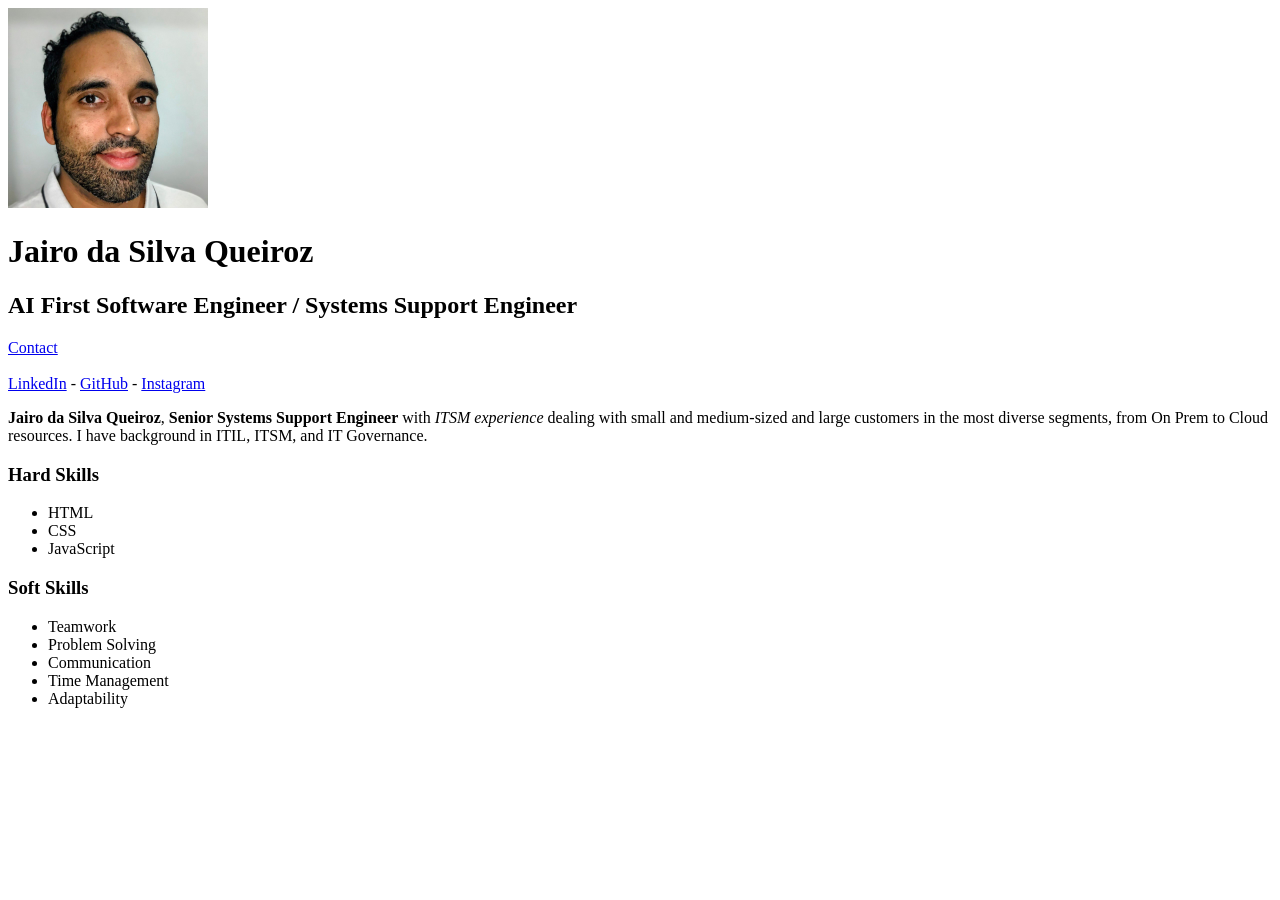
==== index.html @ dab64ca4 "Update index.html" ====
<!DOCTYPE html>
<html lang="pt-br">
<head>
    <meta charset="UTF-8">
    <meta name="viewport" content="width=device-width, initial-scale=1.0">
    <title>Jairo da Silva Queiroz</title>
</head>
<body>

    <img src="jairo.jpg" width="200" alt="Jairo da Silva Queiroz">

    <h1>Jairo da Silva Queiroz</h1>
    <h2>AI First Software Engineer / Systems Support Engineer</h2>

    <a href="contato.html">Contact</a>
    
    <br><br>

    <a href="https://www.linkedin.com/in/jairo-queiroz/" target="_blank">LinkedIn</a>
    -
    <a href="https://github.com/jairosqueiroz" target="_blank">GitHub</a>
    -
    <a href="https://www.instagram.com/jairosqueiroz/" target="_blank">Instagram</a>

    <p>
        <strong>Jairo da Silva Queiroz</strong>, <strong>Senior Systems Support Engineer</strong> with <em>ITSM experience</em> dealing with small and medium-sized and large customers in the most diverse segments, from On Prem to Cloud resources. I have background in ITIL, ITSM, and IT Governance. 
    </p>

    <h3>Hard Skills</h3>
    <ul>
        <li>HTML</li>
        <li>CSS</li>
        <li>JavaScript</li>
        
    </ul>

    <h3>Soft Skills</h3>
    <ul>
        <li>Teamwork</li>
        <li>Problem Solving</li>
        <li>Communication</li>
        <li>Time Management</li>
        <li>Adaptability</li>
    </ul>
    

</body>
</html>
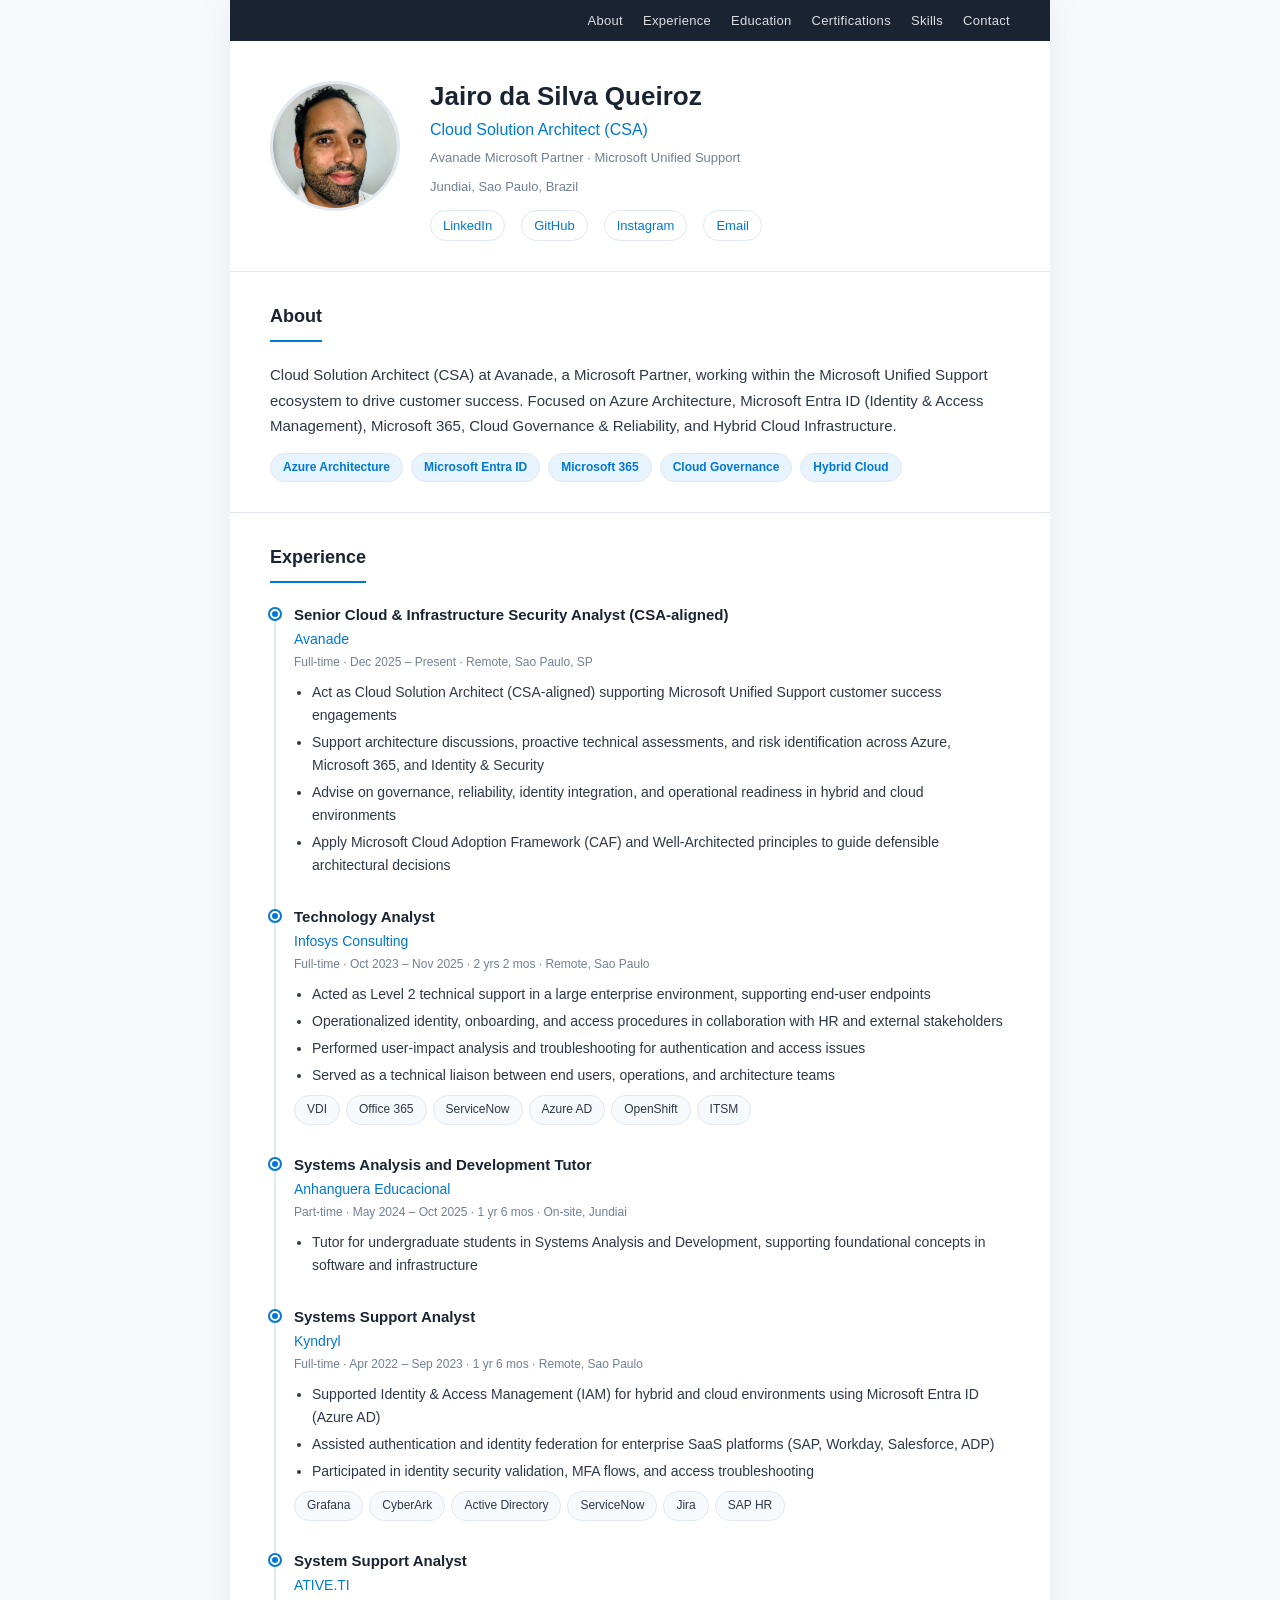
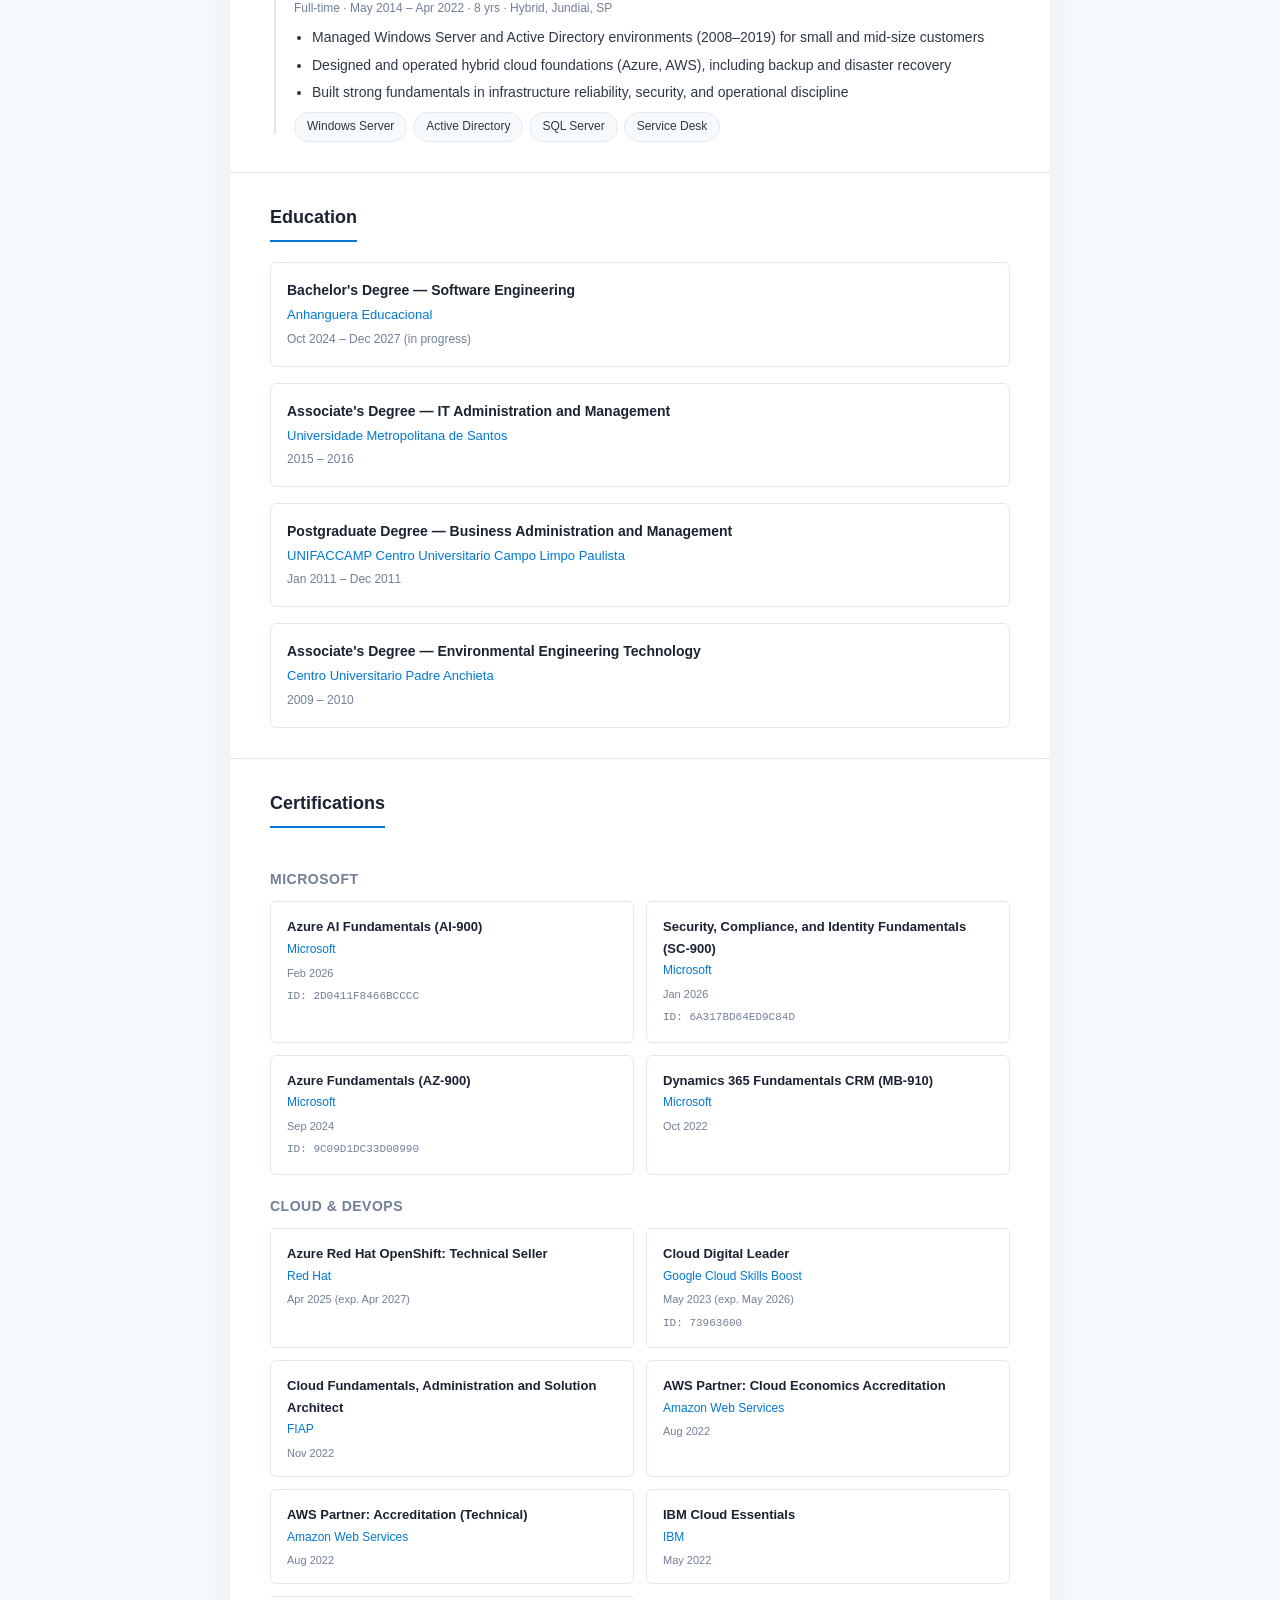
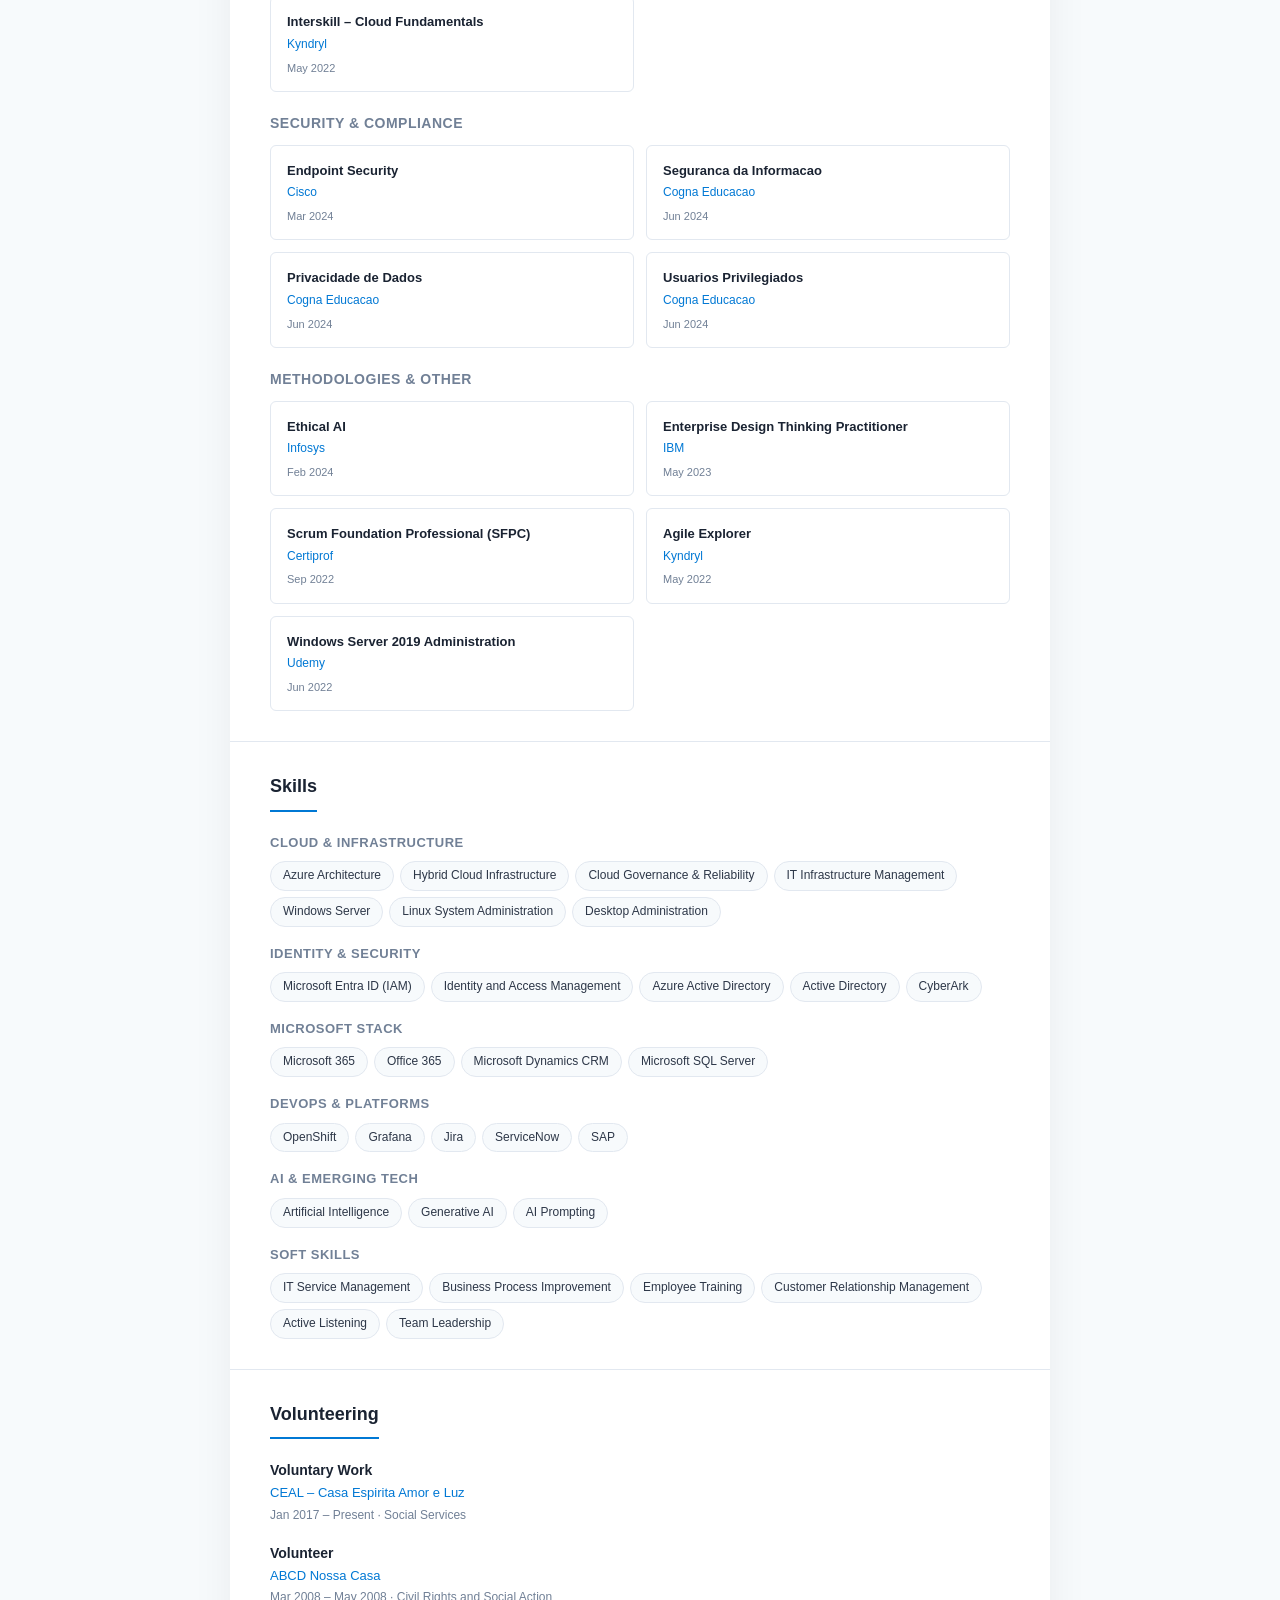
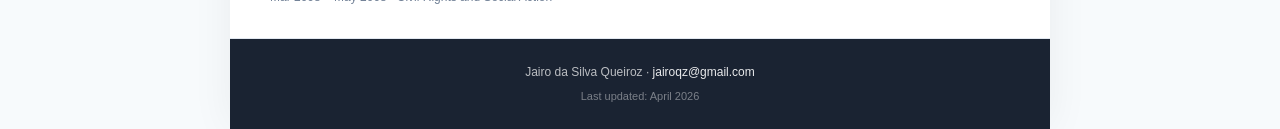
==== commit c06969c2: "Redesign CV to align with LinkedIn profile - Rewrite index.html with full experience, education, cer" ====
--- a/index.html
+++ b/index.html
@@ -1,48 +1,431 @@
 <!DOCTYPE html>
-<html lang="pt-br">
+<html lang="en">
 <head>
     <meta charset="UTF-8">
     <meta name="viewport" content="width=device-width, initial-scale=1.0">
-    <title>Jairo da Silva Queiroz</title>
+    <meta name="description" content="Jairo da Silva Queiroz — Cloud Solution Architect (CSA) at Avanade. Azure, Microsoft 365, Identity & Security, Governance & Reliability.">
+    <title>Jairo da Silva Queiroz — Cloud Solution Architect</title>
+    <link rel="stylesheet" href="style.css">
 </head>
 <body>
 
-    <img src="jairo.jpg" width="200" alt="Jairo da Silva Queiroz">
-
-    <h1>Jairo da Silva Queiroz</h1>
-    <h2>AI First Software Engineer / Systems Support Engineer</h2>
-
-    <a href="contato.html">Contact</a>
-    
-    <br><br>
-
-    <a href="https://www.linkedin.com/in/jairo-queiroz/" target="_blank">LinkedIn</a>
-    -
-    <a href="https://github.com/jairosqueiroz" target="_blank">GitHub</a>
-    -
-    <a href="https://www.instagram.com/jairosqueiroz/" target="_blank">Instagram</a>
-
-    <p>
-        <strong>Jairo da Silva Queiroz</strong>, <strong>Senior Systems Support Engineer</strong> with <em>ITSM experience</em> dealing with small and medium-sized and large customers in the most diverse segments, from On Prem to Cloud resources. I have background in ITIL, ITSM, and IT Governance. 
-    </p>
-
-    <h3>Hard Skills</h3>
-    <ul>
-        <li>HTML</li>
-        <li>CSS</li>
-        <li>JavaScript</li>
-        
-    </ul>
-
-    <h3>Soft Skills</h3>
-    <ul>
-        <li>Teamwork</li>
-        <li>Problem Solving</li>
-        <li>Communication</li>
-        <li>Time Management</li>
-        <li>Adaptability</li>
-    </ul>
-    
+<div class="container">
+
+    <!-- ========== NAVIGATION ========== -->
+    <nav class="nav">
+        <a href="#about">About</a>
+        <a href="#experience">Experience</a>
+        <a href="#education">Education</a>
+        <a href="#certifications">Certifications</a>
+        <a href="#skills">Skills</a>
+        <a href="contato.html">Contact</a>
+    </nav>
+
+    <!-- ========== HEADER ========== -->
+    <header class="header">
+        <img src="jairo.jpg" alt="Jairo da Silva Queiroz" class="header-photo">
+        <div class="header-info">
+            <h1>Jairo da Silva Queiroz</h1>
+            <div class="headline">Cloud Solution Architect (CSA)</div>
+            <div class="sub-headline">Avanade Microsoft Partner &middot; Microsoft Unified Support</div>
+            <div class="location">Jundiai, Sao Paulo, Brazil</div>
+            <div class="header-links">
+                <a href="https://www.linkedin.com/in/jairo-queiroz/" target="_blank" rel="noopener">LinkedIn</a>
+                <a href="https://github.com/jairosqueiroz" target="_blank" rel="noopener">GitHub</a>
+                <a href="https://www.instagram.com/jairosqueiroz/" target="_blank" rel="noopener">Instagram</a>
+                <a href="mailto:jairoqz@gmail.com">Email</a>
+            </div>
+        </div>
+    </header>
+
+    <!-- ========== ABOUT ========== -->
+    <section id="about" class="section">
+        <h2 class="section-title">About</h2>
+        <p class="about-text">
+            Cloud Solution Architect (CSA) at Avanade, a Microsoft Partner, working within the Microsoft Unified Support ecosystem to drive customer success. Focused on Azure Architecture, Microsoft Entra ID (Identity &amp; Access Management), Microsoft 365, Cloud Governance &amp; Reliability, and Hybrid Cloud Infrastructure.
+        </p>
+        <div class="top-skills">
+            <span class="tag">Azure Architecture</span>
+            <span class="tag">Microsoft Entra ID</span>
+            <span class="tag">Microsoft 365</span>
+            <span class="tag">Cloud Governance</span>
+            <span class="tag">Hybrid Cloud</span>
+        </div>
+    </section>
+
+    <!-- ========== EXPERIENCE ========== -->
+    <section id="experience" class="section">
+        <h2 class="section-title">Experience</h2>
+        <div class="timeline">
+
+            <!-- EXP: Current Role -->
+            <div class="timeline-item">
+                <div class="role">Senior Cloud &amp; Infrastructure Security Analyst (CSA-aligned)</div>
+                <div class="company">Avanade</div>
+                <div class="meta">Full-time &middot; Dec 2025 &ndash; Present &middot; Remote, Sao Paulo, SP</div>
+                <ul>
+                    <li>Act as Cloud Solution Architect (CSA-aligned) supporting Microsoft Unified Support customer success engagements</li>
+                    <li>Support architecture discussions, proactive technical assessments, and risk identification across Azure, Microsoft 365, and Identity &amp; Security</li>
+                    <li>Advise on governance, reliability, identity integration, and operational readiness in hybrid and cloud environments</li>
+                    <li>Apply Microsoft Cloud Adoption Framework (CAF) and Well-Architected principles to guide defensible architectural decisions</li>
+                </ul>
+            </div>
+
+            <!-- EXP: Infosys -->
+            <div class="timeline-item">
+                <div class="role">Technology Analyst</div>
+                <div class="company">Infosys Consulting</div>
+                <div class="meta">Full-time &middot; Oct 2023 &ndash; Nov 2025 &middot; 2 yrs 2 mos &middot; Remote, Sao Paulo</div>
+                <ul>
+                    <li>Acted as Level 2 technical support in a large enterprise environment, supporting end-user endpoints</li>
+                    <li>Operationalized identity, onboarding, and access procedures in collaboration with HR and external stakeholders</li>
+                    <li>Performed user-impact analysis and troubleshooting for authentication and access issues</li>
+                    <li>Served as a technical liaison between end users, operations, and architecture teams</li>
+                </ul>
+                <div class="skill-tags tag-list">
+                    <span class="tag">VDI</span>
+                    <span class="tag">Office 365</span>
+                    <span class="tag">ServiceNow</span>
+                    <span class="tag">Azure AD</span>
+                    <span class="tag">OpenShift</span>
+                    <span class="tag">ITSM</span>
+                </div>
+            </div>
+
+            <!-- EXP: Anhanguera -->
+            <div class="timeline-item">
+                <div class="role">Systems Analysis and Development Tutor</div>
+                <div class="company">Anhanguera Educacional</div>
+                <div class="meta">Part-time &middot; May 2024 &ndash; Oct 2025 &middot; 1 yr 6 mos &middot; On-site, Jundiai</div>
+                <ul>
+                    <li>Tutor for undergraduate students in Systems Analysis and Development, supporting foundational concepts in software and infrastructure</li>
+                </ul>
+            </div>
+
+            <!-- EXP: Kyndryl -->
+            <div class="timeline-item">
+                <div class="role">Systems Support Analyst</div>
+                <div class="company">Kyndryl</div>
+                <div class="meta">Full-time &middot; Apr 2022 &ndash; Sep 2023 &middot; 1 yr 6 mos &middot; Remote, Sao Paulo</div>
+                <ul>
+                    <li>Supported Identity &amp; Access Management (IAM) for hybrid and cloud environments using Microsoft Entra ID (Azure AD)</li>
+                    <li>Assisted authentication and identity federation for enterprise SaaS platforms (SAP, Workday, Salesforce, ADP)</li>
+                    <li>Participated in identity security validation, MFA flows, and access troubleshooting</li>
+                </ul>
+                <div class="skill-tags tag-list">
+                    <span class="tag">Grafana</span>
+                    <span class="tag">CyberArk</span>
+                    <span class="tag">Active Directory</span>
+                    <span class="tag">ServiceNow</span>
+                    <span class="tag">Jira</span>
+                    <span class="tag">SAP HR</span>
+                </div>
+            </div>
+
+            <!-- EXP: ATIVE.TI -->
+            <div class="timeline-item">
+                <div class="role">System Support Analyst</div>
+                <div class="company">ATIVE.TI</div>
+                <div class="meta">Full-time &middot; May 2014 &ndash; Apr 2022 &middot; 8 yrs &middot; Hybrid, Jundiai, SP</div>
+                <ul>
+                    <li>Managed Windows Server and Active Directory environments (2008&ndash;2019) for small and mid-size customers</li>
+                    <li>Designed and operated hybrid cloud foundations (Azure, AWS), including backup and disaster recovery</li>
+                    <li>Built strong fundamentals in infrastructure reliability, security, and operational discipline</li>
+                </ul>
+                <div class="skill-tags tag-list">
+                    <span class="tag">Windows Server</span>
+                    <span class="tag">Active Directory</span>
+                    <span class="tag">SQL Server</span>
+                    <span class="tag">Service Desk</span>
+                </div>
+            </div>
+
+        </div>
+    </section>
+
+    <!-- ========== EDUCATION ========== -->
+    <section id="education" class="section">
+        <h2 class="section-title">Education</h2>
+        <div class="edu-grid">
+
+            <div class="edu-card">
+                <div class="degree">Bachelor's Degree &mdash; Software Engineering</div>
+                <div class="school">Anhanguera Educacional</div>
+                <div class="period">Oct 2024 &ndash; Dec 2027 (in progress)</div>
+            </div>
+
+            <div class="edu-card">
+                <div class="degree">Associate's Degree &mdash; IT Administration and Management</div>
+                <div class="school">Universidade Metropolitana de Santos</div>
+                <div class="period">2015 &ndash; 2016</div>
+            </div>
+
+            <div class="edu-card">
+                <div class="degree">Postgraduate Degree &mdash; Business Administration and Management</div>
+                <div class="school">UNIFACCAMP Centro Universitario Campo Limpo Paulista</div>
+                <div class="period">Jan 2011 &ndash; Dec 2011</div>
+            </div>
+
+            <div class="edu-card">
+                <div class="degree">Associate's Degree &mdash; Environmental Engineering Technology</div>
+                <div class="school">Centro Universitario Padre Anchieta</div>
+                <div class="period">2009 &ndash; 2010</div>
+            </div>
+
+        </div>
+    </section>
+
+    <!-- ========== CERTIFICATIONS ========== -->
+    <section id="certifications" class="section">
+        <h2 class="section-title">Certifications</h2>
+
+        <!-- CERT GROUP: Microsoft -->
+        <div class="cert-group-title">Microsoft</div>
+        <div class="cert-grid">
+
+            <!-- CERT: Add new Microsoft certifications here -->
+            <div class="cert-card">
+                <span class="cert-name">Azure AI Fundamentals (AI-900)</span>
+                <span class="cert-issuer">Microsoft</span>
+                <span class="cert-date">Feb 2026</span>
+                <span class="cert-id">ID: 2D0411F8466BCCCC</span>
+            </div>
+
+            <div class="cert-card">
+                <span class="cert-name">Security, Compliance, and Identity Fundamentals (SC-900)</span>
+                <span class="cert-issuer">Microsoft</span>
+                <span class="cert-date">Jan 2026</span>
+                <span class="cert-id">ID: 6A317BD64ED9C84D</span>
+            </div>
+
+            <div class="cert-card">
+                <span class="cert-name">Azure Fundamentals (AZ-900)</span>
+                <span class="cert-issuer">Microsoft</span>
+                <span class="cert-date">Sep 2024</span>
+                <span class="cert-id">ID: 9C09D1DC33D00990</span>
+            </div>
+
+            <div class="cert-card">
+                <span class="cert-name">Dynamics 365 Fundamentals CRM (MB-910)</span>
+                <span class="cert-issuer">Microsoft</span>
+                <span class="cert-date">Oct 2022</span>
+            </div>
+
+        </div>
+
+        <!-- CERT GROUP: Cloud & DevOps -->
+        <div class="cert-group-title">Cloud &amp; DevOps</div>
+        <div class="cert-grid">
+
+            <div class="cert-card">
+                <span class="cert-name">Azure Red Hat OpenShift: Technical Seller</span>
+                <span class="cert-issuer">Red Hat</span>
+                <span class="cert-date">Apr 2025 (exp. Apr 2027)</span>
+            </div>
+
+            <div class="cert-card">
+                <span class="cert-name">Cloud Digital Leader</span>
+                <span class="cert-issuer">Google Cloud Skills Boost</span>
+                <span class="cert-date">May 2023 (exp. May 2026)</span>
+                <span class="cert-id">ID: 73963600</span>
+            </div>
+
+            <div class="cert-card">
+                <span class="cert-name">Cloud Fundamentals, Administration and Solution Architect</span>
+                <span class="cert-issuer">FIAP</span>
+                <span class="cert-date">Nov 2022</span>
+            </div>
+
+            <div class="cert-card">
+                <span class="cert-name">AWS Partner: Cloud Economics Accreditation</span>
+                <span class="cert-issuer">Amazon Web Services</span>
+                <span class="cert-date">Aug 2022</span>
+            </div>
+
+            <div class="cert-card">
+                <span class="cert-name">AWS Partner: Accreditation (Technical)</span>
+                <span class="cert-issuer">Amazon Web Services</span>
+                <span class="cert-date">Aug 2022</span>
+            </div>
+
+            <div class="cert-card">
+                <span class="cert-name">IBM Cloud Essentials</span>
+                <span class="cert-issuer">IBM</span>
+                <span class="cert-date">May 2022</span>
+            </div>
+
+            <div class="cert-card">
+                <span class="cert-name">Interskill &ndash; Cloud Fundamentals</span>
+                <span class="cert-issuer">Kyndryl</span>
+                <span class="cert-date">May 2022</span>
+            </div>
+
+        </div>
+
+        <!-- CERT GROUP: Security & Compliance -->
+        <div class="cert-group-title">Security &amp; Compliance</div>
+        <div class="cert-grid">
+
+            <div class="cert-card">
+                <span class="cert-name">Endpoint Security</span>
+                <span class="cert-issuer">Cisco</span>
+                <span class="cert-date">Mar 2024</span>
+            </div>
+
+            <div class="cert-card">
+                <span class="cert-name">Seguranca da Informacao</span>
+                <span class="cert-issuer">Cogna Educacao</span>
+                <span class="cert-date">Jun 2024</span>
+            </div>
+
+            <div class="cert-card">
+                <span class="cert-name">Privacidade de Dados</span>
+                <span class="cert-issuer">Cogna Educacao</span>
+                <span class="cert-date">Jun 2024</span>
+            </div>
+
+            <div class="cert-card">
+                <span class="cert-name">Usuarios Privilegiados</span>
+                <span class="cert-issuer">Cogna Educacao</span>
+                <span class="cert-date">Jun 2024</span>
+            </div>
+
+        </div>
+
+        <!-- CERT GROUP: Methodologies & Other -->
+        <div class="cert-group-title">Methodologies &amp; Other</div>
+        <div class="cert-grid">
+
+            <div class="cert-card">
+                <span class="cert-name">Ethical AI</span>
+                <span class="cert-issuer">Infosys</span>
+                <span class="cert-date">Feb 2024</span>
+            </div>
+
+            <div class="cert-card">
+                <span class="cert-name">Enterprise Design Thinking Practitioner</span>
+                <span class="cert-issuer">IBM</span>
+                <span class="cert-date">May 2023</span>
+            </div>
+
+            <div class="cert-card">
+                <span class="cert-name">Scrum Foundation Professional (SFPC)</span>
+                <span class="cert-issuer">Certiprof</span>
+                <span class="cert-date">Sep 2022</span>
+            </div>
+
+            <div class="cert-card">
+                <span class="cert-name">Agile Explorer</span>
+                <span class="cert-issuer">Kyndryl</span>
+                <span class="cert-date">May 2022</span>
+            </div>
+
+            <div class="cert-card">
+                <span class="cert-name">Windows Server 2019 Administration</span>
+                <span class="cert-issuer">Udemy</span>
+                <span class="cert-date">Jun 2022</span>
+            </div>
+
+        </div>
+    </section>
+
+    <!-- ========== SKILLS ========== -->
+    <section id="skills" class="section">
+        <h2 class="section-title">Skills</h2>
+
+        <div class="skill-category">
+            <div class="skill-category-title">Cloud &amp; Infrastructure</div>
+            <div class="tag-list">
+                <span class="tag">Azure Architecture</span>
+                <span class="tag">Hybrid Cloud Infrastructure</span>
+                <span class="tag">Cloud Governance &amp; Reliability</span>
+                <span class="tag">IT Infrastructure Management</span>
+                <span class="tag">Windows Server</span>
+                <span class="tag">Linux System Administration</span>
+                <span class="tag">Desktop Administration</span>
+            </div>
+        </div>
+
+        <div class="skill-category">
+            <div class="skill-category-title">Identity &amp; Security</div>
+            <div class="tag-list">
+                <span class="tag">Microsoft Entra ID (IAM)</span>
+                <span class="tag">Identity and Access Management</span>
+                <span class="tag">Azure Active Directory</span>
+                <span class="tag">Active Directory</span>
+                <span class="tag">CyberArk</span>
+            </div>
+        </div>
+
+        <div class="skill-category">
+            <div class="skill-category-title">Microsoft Stack</div>
+            <div class="tag-list">
+                <span class="tag">Microsoft 365</span>
+                <span class="tag">Office 365</span>
+                <span class="tag">Microsoft Dynamics CRM</span>
+                <span class="tag">Microsoft SQL Server</span>
+            </div>
+        </div>
+
+        <div class="skill-category">
+            <div class="skill-category-title">DevOps &amp; Platforms</div>
+            <div class="tag-list">
+                <span class="tag">OpenShift</span>
+                <span class="tag">Grafana</span>
+                <span class="tag">Jira</span>
+                <span class="tag">ServiceNow</span>
+                <span class="tag">SAP</span>
+            </div>
+        </div>
+
+        <div class="skill-category">
+            <div class="skill-category-title">AI &amp; Emerging Tech</div>
+            <div class="tag-list">
+                <span class="tag">Artificial Intelligence</span>
+                <span class="tag">Generative AI</span>
+                <span class="tag">AI Prompting</span>
+            </div>
+        </div>
+
+        <div class="skill-category">
+            <div class="skill-category-title">Soft Skills</div>
+            <div class="tag-list">
+                <span class="tag">IT Service Management</span>
+                <span class="tag">Business Process Improvement</span>
+                <span class="tag">Employee Training</span>
+                <span class="tag">Customer Relationship Management</span>
+                <span class="tag">Active Listening</span>
+                <span class="tag">Team Leadership</span>
+            </div>
+        </div>
+
+    </section>
+
+    <!-- ========== VOLUNTEERING ========== -->
+    <section id="volunteering" class="section">
+        <h2 class="section-title">Volunteering</h2>
+
+        <div class="volunteer-item">
+            <div class="vol-role">Voluntary Work</div>
+            <div class="vol-org">CEAL &ndash; Casa Espirita Amor e Luz</div>
+            <div class="vol-meta">Jan 2017 &ndash; Present &middot; Social Services</div>
+        </div>
+
+        <div class="volunteer-item">
+            <div class="vol-role">Volunteer</div>
+            <div class="vol-org">ABCD Nossa Casa</div>
+            <div class="vol-meta">Mar 2008 &ndash; May 2008 &middot; Civil Rights and Social Action</div>
+        </div>
+
+    </section>
+
+    <!-- ========== FOOTER ========== -->
+    <footer class="footer">
+        <div>Jairo da Silva Queiroz &middot; <a href="mailto:jairoqz@gmail.com">jairoqz@gmail.com</a></div>
+        <div class="updated">Last updated: April 2026</div>
+    </footer>
+
+</div>
 
 </body>
 </html>
--- a/style.css
+++ b/style.css
@@ -0,0 +1,512 @@
+/* ==========================================================================
+   Jairo da Silva Queiroz — CV Stylesheet
+   Modern Minimal Design | Last updated: April 2026
+   ========================================================================== */
+
+/* --- Custom Properties --- */
+:root {
+  --primary: #1a2332;
+  --accent: #0078d4;
+  --accent-light: #e8f4fd;
+  --text: #2d3748;
+  --text-light: #718096;
+  --bg: #ffffff;
+  --bg-alt: #f7fafc;
+  --border: #e2e8f0;
+  --radius: 6px;
+  --shadow: 0 1px 3px rgba(0, 0, 0, 0.08);
+  --max-width: 820px;
+}
+
+/* --- Reset & Base --- */
+*,
+*::before,
+*::after {
+  box-sizing: border-box;
+  margin: 0;
+  padding: 0;
+}
+
+html {
+  scroll-behavior: smooth;
+}
+
+body {
+  font-family: -apple-system, BlinkMacSystemFont, 'Segoe UI', Roboto, 'Helvetica Neue', Arial, sans-serif;
+  font-size: 15px;
+  line-height: 1.65;
+  color: var(--text);
+  background: var(--bg-alt);
+  -webkit-font-smoothing: antialiased;
+}
+
+a {
+  color: var(--accent);
+  text-decoration: none;
+}
+
+a:hover {
+  text-decoration: underline;
+}
+
+img {
+  max-width: 100%;
+  height: auto;
+}
+
+/* --- Layout Container --- */
+.container {
+  max-width: var(--max-width);
+  margin: 0 auto;
+  background: var(--bg);
+  box-shadow: 0 0 40px rgba(0, 0, 0, 0.06);
+}
+
+/* --- Navigation Bar --- */
+.nav {
+  background: var(--primary);
+  padding: 10px 40px;
+  display: flex;
+  justify-content: flex-end;
+  gap: 20px;
+  flex-wrap: wrap;
+}
+
+.nav a {
+  color: rgba(255, 255, 255, 0.85);
+  font-size: 13px;
+  font-weight: 500;
+  letter-spacing: 0.3px;
+}
+
+.nav a:hover {
+  color: #fff;
+  text-decoration: none;
+}
+
+/* --- Header / Hero --- */
+.header {
+  padding: 40px 40px 30px;
+  display: flex;
+  gap: 30px;
+  align-items: flex-start;
+  border-bottom: 1px solid var(--border);
+}
+
+.header-photo {
+  width: 130px;
+  height: 130px;
+  border-radius: 50%;
+  object-fit: cover;
+  border: 3px solid var(--border);
+  flex-shrink: 0;
+}
+
+.header-info h1 {
+  font-size: 26px;
+  font-weight: 700;
+  color: var(--primary);
+  line-height: 1.2;
+}
+
+.header-info .headline {
+  font-size: 16px;
+  color: var(--accent);
+  font-weight: 500;
+  margin-top: 4px;
+}
+
+.header-info .sub-headline {
+  font-size: 13px;
+  color: var(--text-light);
+  margin-top: 4px;
+}
+
+.header-info .location {
+  font-size: 13px;
+  color: var(--text-light);
+  margin-top: 8px;
+}
+
+.header-links {
+  display: flex;
+  gap: 16px;
+  margin-top: 12px;
+  flex-wrap: wrap;
+}
+
+.header-links a {
+  font-size: 13px;
+  font-weight: 500;
+  padding: 4px 12px;
+  border: 1px solid var(--border);
+  border-radius: 20px;
+  transition: all 0.2s;
+}
+
+.header-links a:hover {
+  background: var(--accent);
+  color: #fff;
+  border-color: var(--accent);
+  text-decoration: none;
+}
+
+/* --- Sections --- */
+.section {
+  padding: 30px 40px;
+  border-bottom: 1px solid var(--border);
+}
+
+.section:last-child {
+  border-bottom: none;
+}
+
+.section-title {
+  font-size: 18px;
+  font-weight: 700;
+  color: var(--primary);
+  margin-bottom: 20px;
+  padding-bottom: 8px;
+  border-bottom: 2px solid var(--accent);
+  display: inline-block;
+}
+
+/* --- About --- */
+.about-text {
+  font-size: 15px;
+  color: var(--text);
+  line-height: 1.7;
+}
+
+.top-skills {
+  display: flex;
+  flex-wrap: wrap;
+  gap: 8px;
+  margin-top: 14px;
+}
+
+.top-skills .tag {
+  background: var(--accent-light);
+  color: var(--accent);
+  font-weight: 600;
+}
+
+/* --- Experience Timeline --- */
+.timeline {
+  position: relative;
+  padding-left: 24px;
+}
+
+.timeline::before {
+  content: '';
+  position: absolute;
+  left: 4px;
+  top: 8px;
+  bottom: 8px;
+  width: 2px;
+  background: var(--border);
+}
+
+.timeline-item {
+  position: relative;
+  margin-bottom: 28px;
+}
+
+.timeline-item:last-child {
+  margin-bottom: 0;
+}
+
+.timeline-item::before {
+  content: '';
+  position: absolute;
+  left: -24px;
+  top: 6px;
+  width: 10px;
+  height: 10px;
+  border-radius: 50%;
+  background: var(--accent);
+  border: 2px solid var(--bg);
+  box-shadow: 0 0 0 2px var(--accent);
+}
+
+.timeline-item .role {
+  font-size: 15px;
+  font-weight: 700;
+  color: var(--primary);
+}
+
+.timeline-item .company {
+  font-size: 14px;
+  color: var(--accent);
+  font-weight: 500;
+}
+
+.timeline-item .meta {
+  font-size: 12px;
+  color: var(--text-light);
+  margin-top: 2px;
+}
+
+.timeline-item ul {
+  margin-top: 8px;
+  padding-left: 18px;
+}
+
+.timeline-item li {
+  font-size: 14px;
+  margin-bottom: 4px;
+  color: var(--text);
+}
+
+.timeline-item .skill-tags {
+  margin-top: 8px;
+}
+
+/* --- Education Table --- */
+.edu-grid {
+  display: grid;
+  gap: 16px;
+}
+
+.edu-card {
+  padding: 16px;
+  border: 1px solid var(--border);
+  border-radius: var(--radius);
+  background: var(--bg);
+}
+
+.edu-card .degree {
+  font-weight: 700;
+  color: var(--primary);
+  font-size: 14px;
+}
+
+.edu-card .school {
+  font-size: 13px;
+  color: var(--accent);
+  margin-top: 2px;
+}
+
+.edu-card .period {
+  font-size: 12px;
+  color: var(--text-light);
+  margin-top: 4px;
+}
+
+/* --- Certifications Grid --- */
+.cert-grid {
+  display: grid;
+  grid-template-columns: repeat(auto-fill, minmax(250px, 1fr));
+  gap: 12px;
+}
+
+.cert-card {
+  padding: 14px 16px;
+  border: 1px solid var(--border);
+  border-radius: var(--radius);
+  background: var(--bg);
+  transition: box-shadow 0.2s;
+}
+
+.cert-card:hover {
+  box-shadow: var(--shadow);
+}
+
+.cert-card .cert-name {
+  font-weight: 600;
+  font-size: 13px;
+  color: var(--primary);
+  display: block;
+}
+
+.cert-card .cert-issuer {
+  font-size: 12px;
+  color: var(--accent);
+  display: block;
+  margin-top: 2px;
+}
+
+.cert-card .cert-date {
+  font-size: 11px;
+  color: var(--text-light);
+  display: block;
+  margin-top: 4px;
+}
+
+.cert-card .cert-id {
+  font-size: 11px;
+  color: var(--text-light);
+  font-family: monospace;
+}
+
+.cert-card a {
+  font-size: 12px;
+  font-weight: 500;
+  margin-top: 6px;
+  display: inline-block;
+}
+
+/* --- Certification group headers --- */
+.cert-group-title {
+  font-size: 14px;
+  font-weight: 600;
+  color: var(--text-light);
+  margin: 20px 0 10px;
+  text-transform: uppercase;
+  letter-spacing: 0.5px;
+}
+
+.cert-group-title:first-child {
+  margin-top: 0;
+}
+
+/* --- Skills --- */
+.skill-category {
+  margin-bottom: 16px;
+}
+
+.skill-category:last-child {
+  margin-bottom: 0;
+}
+
+.skill-category-title {
+  font-size: 13px;
+  font-weight: 700;
+  color: var(--text-light);
+  text-transform: uppercase;
+  letter-spacing: 0.5px;
+  margin-bottom: 8px;
+}
+
+.tag-list {
+  display: flex;
+  flex-wrap: wrap;
+  gap: 6px;
+}
+
+.tag {
+  display: inline-block;
+  padding: 4px 12px;
+  font-size: 12px;
+  font-weight: 500;
+  border-radius: 20px;
+  background: var(--bg-alt);
+  color: var(--text);
+  border: 1px solid var(--border);
+}
+
+/* --- Volunteering --- */
+.volunteer-item {
+  margin-bottom: 16px;
+}
+
+.volunteer-item:last-child {
+  margin-bottom: 0;
+}
+
+.volunteer-item .vol-role {
+  font-weight: 700;
+  font-size: 14px;
+  color: var(--primary);
+}
+
+.volunteer-item .vol-org {
+  font-size: 13px;
+  color: var(--accent);
+}
+
+.volunteer-item .vol-meta {
+  font-size: 12px;
+  color: var(--text-light);
+  margin-top: 2px;
+}
+
+/* --- Footer --- */
+.footer {
+  padding: 24px 40px;
+  background: var(--primary);
+  color: rgba(255, 255, 255, 0.7);
+  font-size: 12px;
+  text-align: center;
+}
+
+.footer a {
+  color: rgba(255, 255, 255, 0.9);
+}
+
+.footer .updated {
+  margin-top: 4px;
+  font-size: 11px;
+  opacity: 0.6;
+}
+
+/* --- Responsive --- */
+@media (max-width: 640px) {
+  .header {
+    flex-direction: column;
+    align-items: center;
+    text-align: center;
+    padding: 30px 20px 24px;
+  }
+
+  .header-links {
+    justify-content: center;
+  }
+
+  .section {
+    padding: 24px 20px;
+  }
+
+  .nav {
+    padding: 10px 20px;
+    justify-content: center;
+  }
+
+  .cert-grid {
+    grid-template-columns: 1fr;
+  }
+
+  .footer {
+    padding: 20px;
+  }
+}
+
+/* --- Print --- */
+@media print {
+  body {
+    background: #fff;
+    font-size: 12px;
+  }
+
+  .container {
+    box-shadow: none;
+    max-width: 100%;
+  }
+
+  .nav {
+    display: none;
+  }
+
+  .header-photo {
+    width: 80px;
+    height: 80px;
+  }
+
+  .section {
+    padding: 16px 0;
+    break-inside: avoid;
+  }
+
+  .cert-grid {
+    grid-template-columns: repeat(2, 1fr);
+  }
+
+  a {
+    color: var(--text);
+  }
+
+  .footer {
+    background: var(--bg-alt);
+    color: var(--text);
+  }
+}
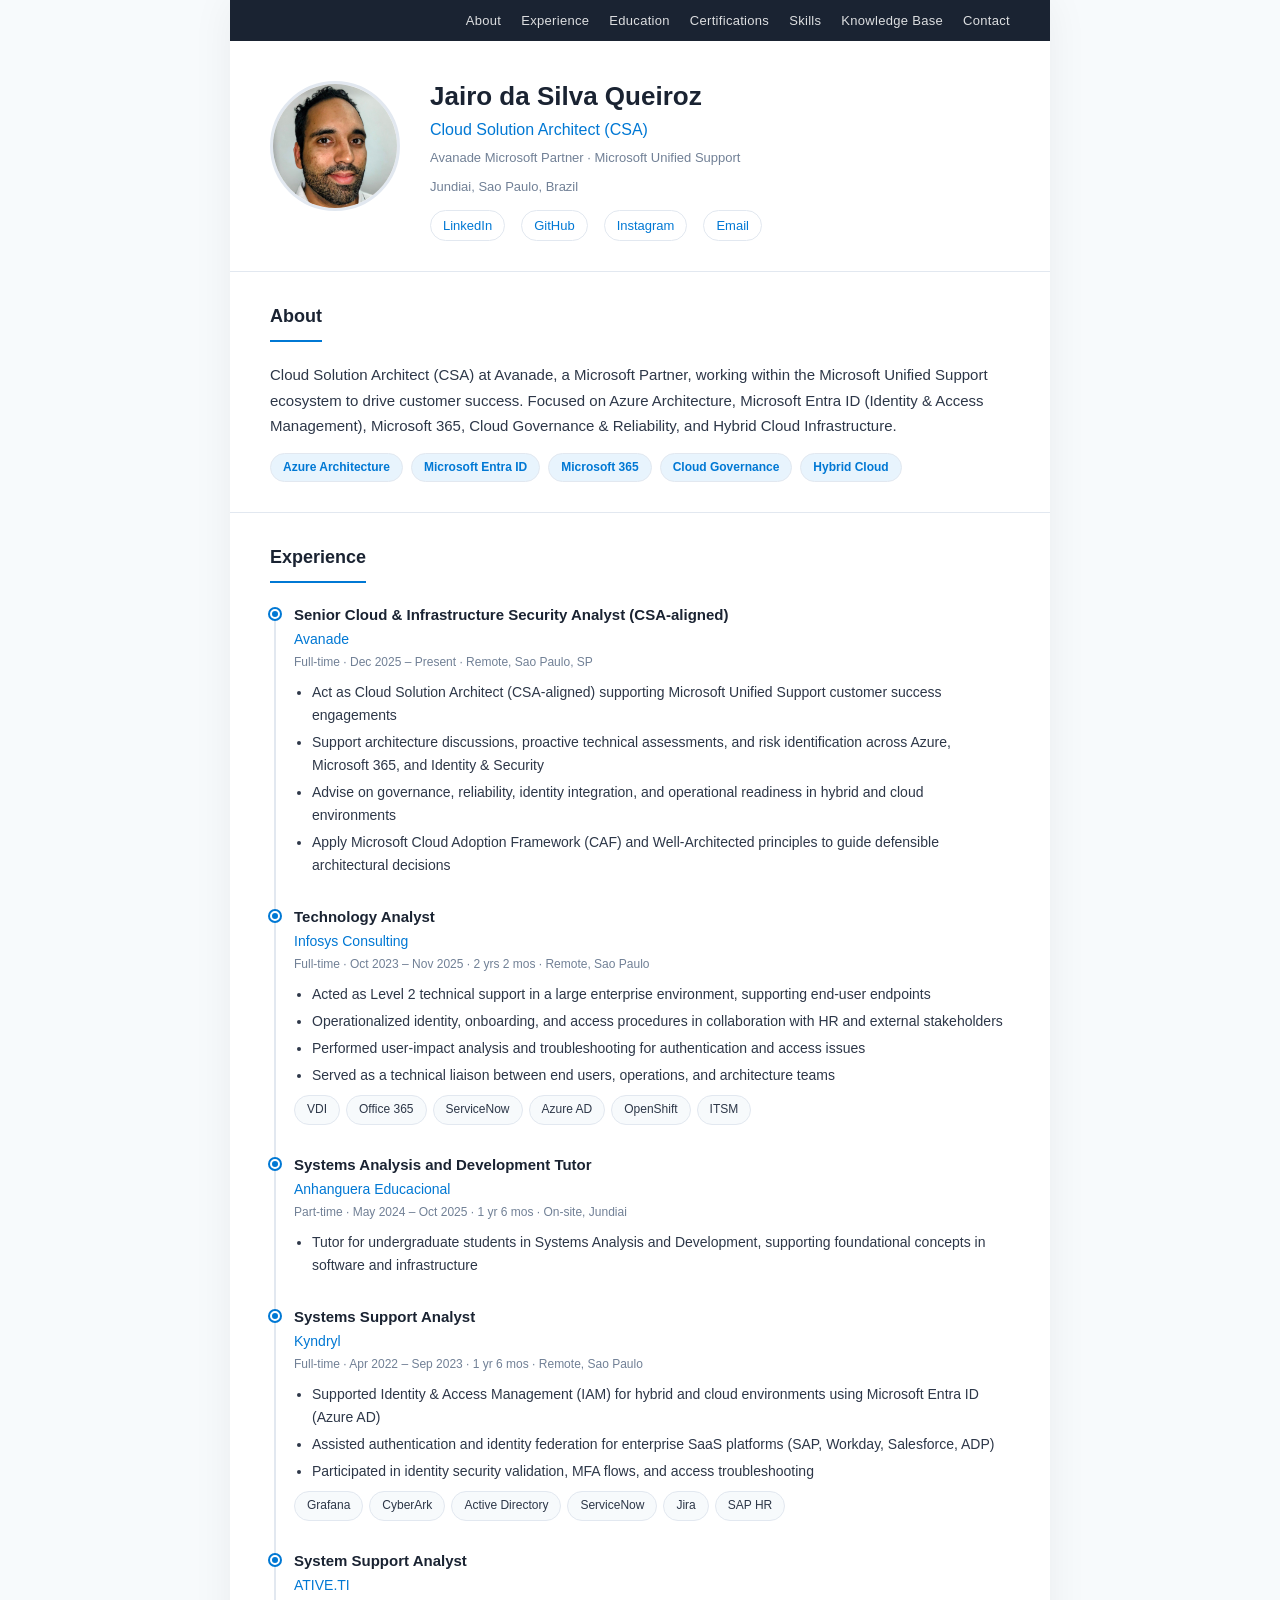
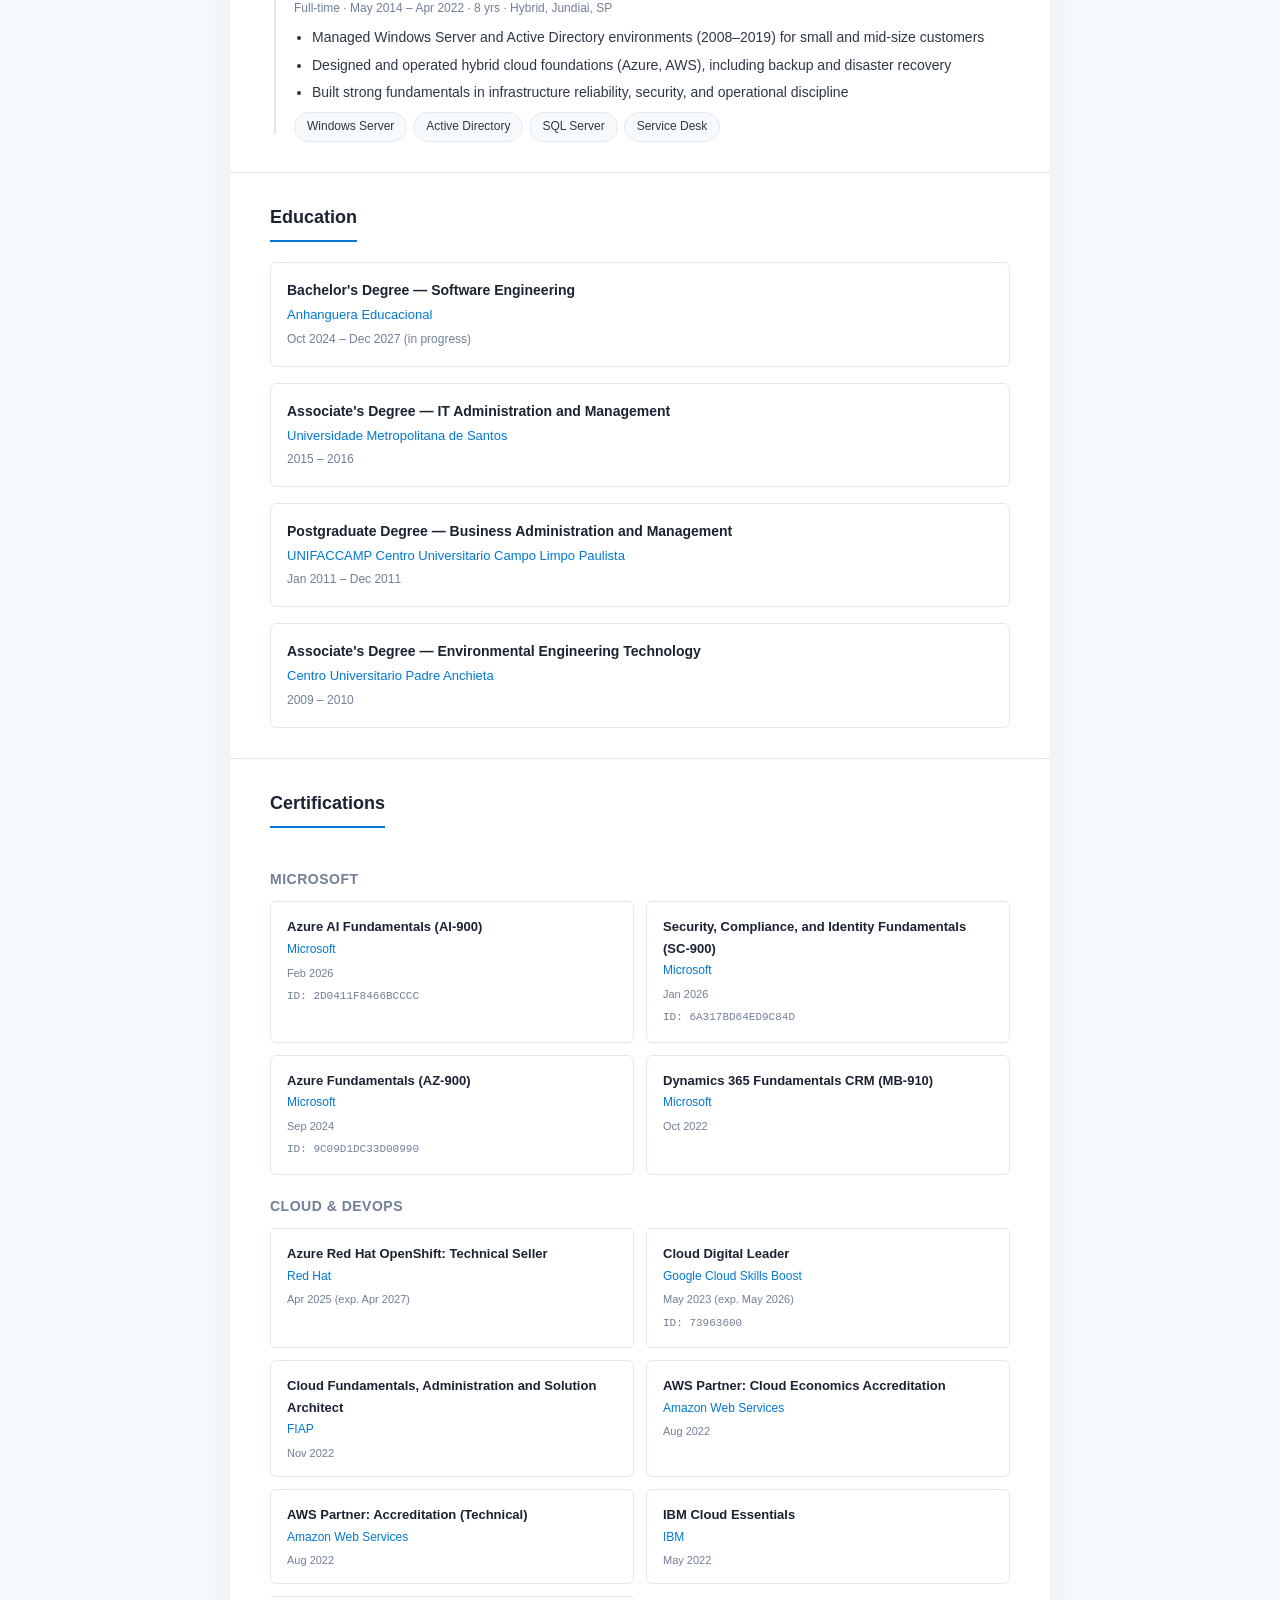
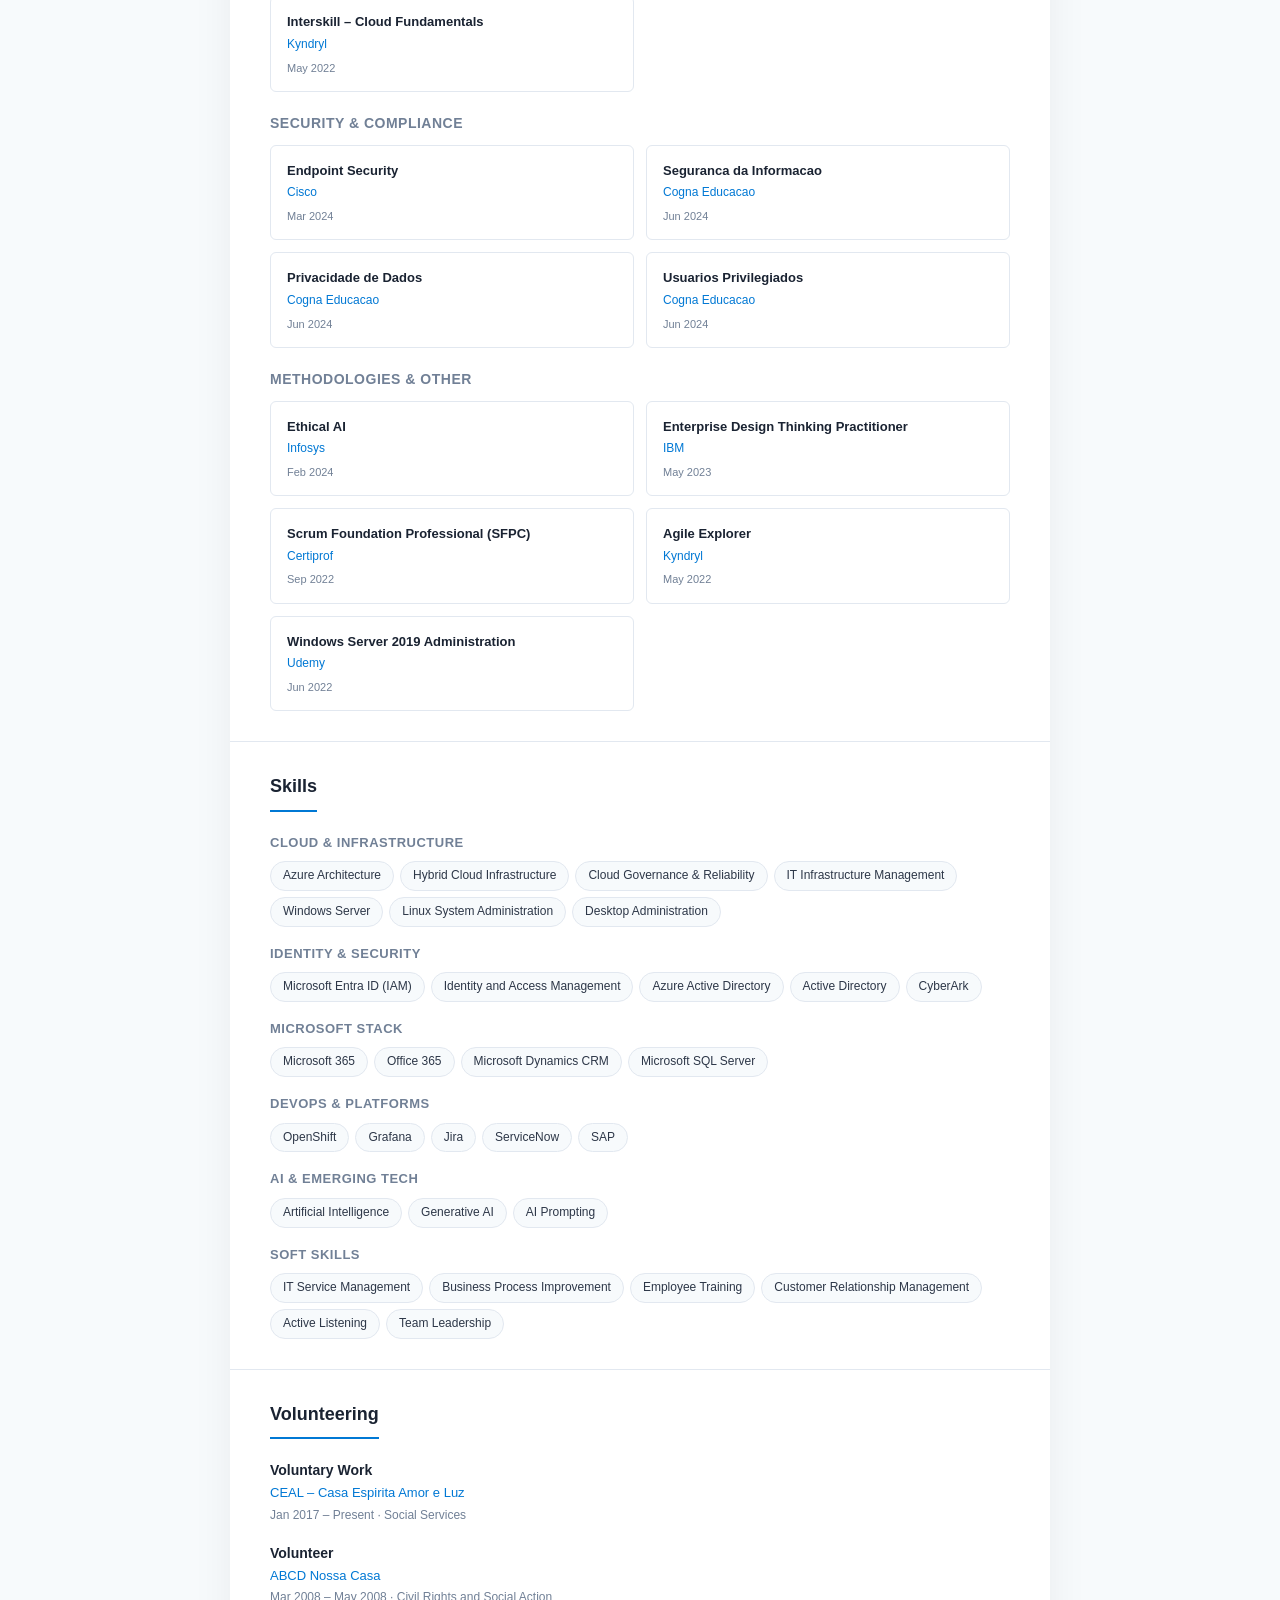
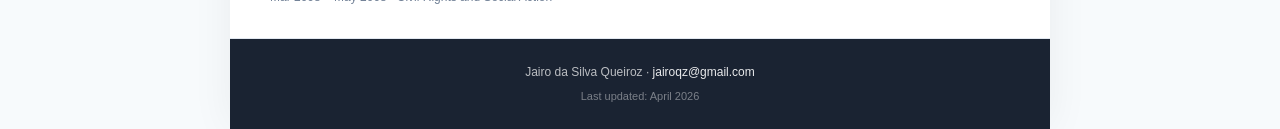
==== commit 8ae12aa2: "Add Knowledge Base section with PowerShell 5.1 vs 7 article - Create /kb/ folder with index page for" ====
--- a/index.html
+++ b/index.html
@@ -18,6 +18,7 @@
         <a href="#education">Education</a>
         <a href="#certifications">Certifications</a>
         <a href="#skills">Skills</a>
+        <a href="kb/">Knowledge Base</a>
         <a href="contato.html">Contact</a>
     </nav>
 
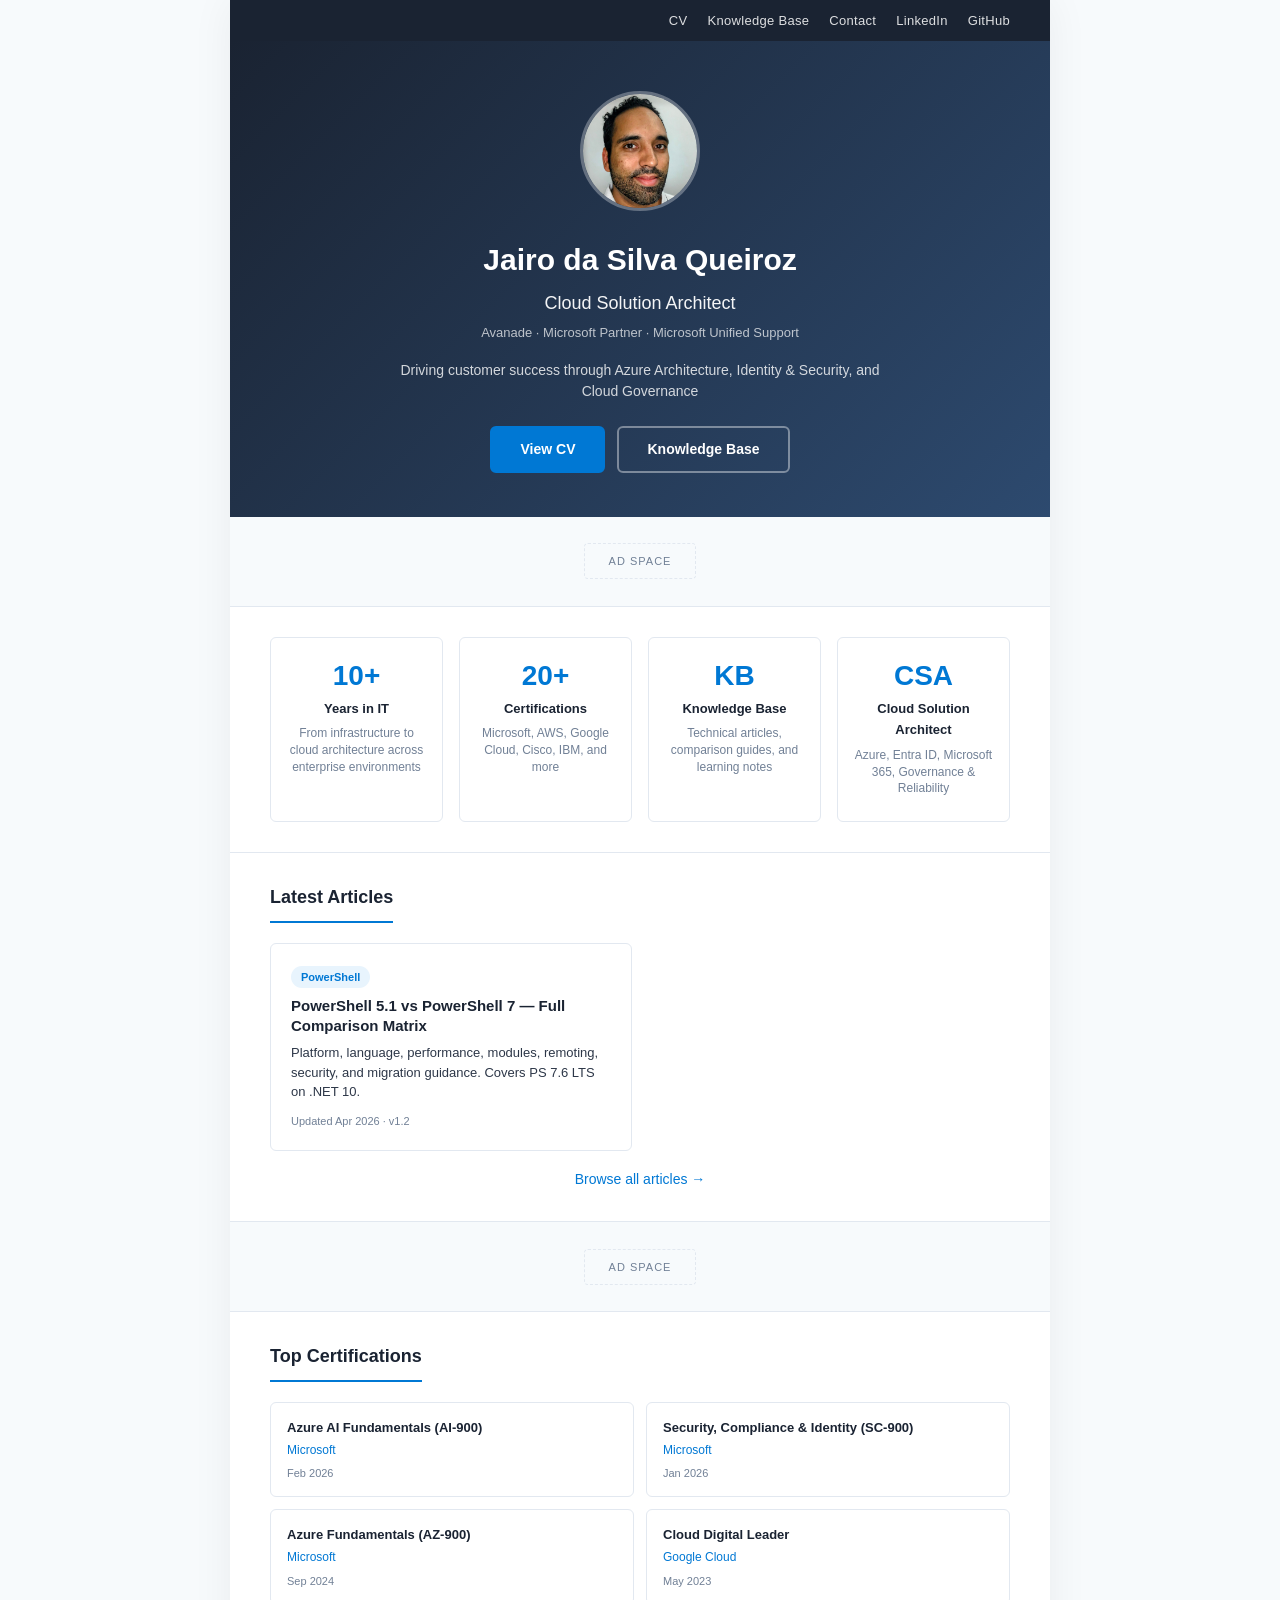
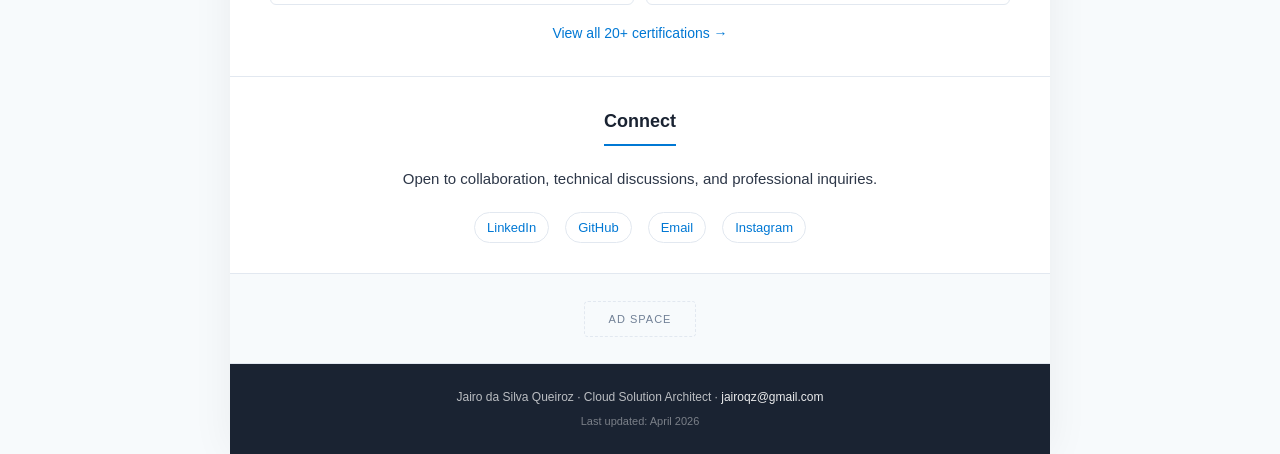
==== commit da0ed263: "Add landing page, move CV to cv.html - New index.html as professional hub with hero, highlights, fea" ====
--- a/index.html
+++ b/index.html
@@ -3,8 +3,72 @@
 <head>
     <meta charset="UTF-8">
     <meta name="viewport" content="width=device-width, initial-scale=1.0">
-    <meta name="description" content="Jairo da Silva Queiroz — Cloud Solution Architect (CSA) at Avanade. Azure, Microsoft 365, Identity & Security, Governance & Reliability.">
-    <title>Jairo da Silva Queiroz — Cloud Solution Architect</title>
+
+    <!-- SEO -->
+    <title>Jairo Queiroz — Cloud Solution Architect | Azure, Identity & Security</title>
+    <meta name="description" content="Jairo da Silva Queiroz — Cloud Solution Architect (CSA) at Avanade, Microsoft Partner. Expert in Azure Architecture, Microsoft Entra ID, Microsoft 365, Cloud Governance, and Hybrid Infrastructure. Technical articles, certifications, and knowledge base.">
+    <meta name="keywords" content="Jairo Queiroz, Cloud Solution Architect, CSA, Avanade, Microsoft, Azure, Entra ID, Microsoft 365, Identity, Security, Governance, Hybrid Cloud, Knowledge Base">
+    <meta name="author" content="Jairo da Silva Queiroz">
+    <meta name="robots" content="index, follow">
+    <link rel="canonical" href="https://jairosqueiroz.github.io/">
+
+    <!-- Open Graph -->
+    <meta property="og:type" content="website">
+    <meta property="og:title" content="Jairo Queiroz — Cloud Solution Architect">
+    <meta property="og:description" content="Cloud Solution Architect at Avanade, Microsoft Partner. Azure, Identity & Security, Governance & Reliability. Technical knowledge base and professional profile.">
+    <meta property="og:url" content="https://jairosqueiroz.github.io/">
+    <meta property="og:locale" content="en_US">
+    <meta property="og:site_name" content="Jairo Queiroz">
+
+    <!-- Schema.org structured data -->
+    <script type="application/ld+json">
+    {
+      "@context": "https://schema.org",
+      "@graph": [
+        {
+          "@type": "WebSite",
+          "name": "Jairo Queiroz — Cloud Solution Architect",
+          "url": "https://jairosqueiroz.github.io/",
+          "description": "Professional hub and knowledge base by Jairo da Silva Queiroz, Cloud Solution Architect at Avanade."
+        },
+        {
+          "@type": "Person",
+          "name": "Jairo da Silva Queiroz",
+          "jobTitle": "Cloud Solution Architect (CSA)",
+          "worksFor": {
+            "@type": "Organization",
+            "name": "Avanade",
+            "url": "https://www.avanade.com"
+          },
+          "url": "https://jairosqueiroz.github.io/",
+          "sameAs": [
+            "https://www.linkedin.com/in/jairo-queiroz/",
+            "https://github.com/jairosqueiroz",
+            "https://www.instagram.com/jairosqueiroz/"
+          ],
+          "knowsAbout": [
+            "Azure Architecture",
+            "Microsoft Entra ID",
+            "Microsoft 365",
+            "Cloud Governance",
+            "Hybrid Cloud Infrastructure",
+            "Identity and Access Management",
+            "IT Service Management"
+          ],
+          "address": {
+            "@type": "PostalAddress",
+            "addressLocality": "Jundiai",
+            "addressRegion": "Sao Paulo",
+            "addressCountry": "BR"
+          }
+        }
+      ]
+    }
+    </script>
+
+    <!-- GOOGLE ADSENSE: Uncomment and replace ca-pub-XXXXXXX with your publisher ID after AdSense approval -->
+    <!-- <script async src="https://pagead2.googlesyndication.com/pagead/js/adsbygoogle.js?client=ca-pub-XXXXXXXXXXXXXXXX" crossorigin="anonymous"></script> -->
+
     <link rel="stylesheet" href="style.css">
 </head>
 <body>
@@ -13,416 +77,143 @@
 
     <!-- ========== NAVIGATION ========== -->
     <nav class="nav">
-        <a href="#about">About</a>
-        <a href="#experience">Experience</a>
-        <a href="#education">Education</a>
-        <a href="#certifications">Certifications</a>
-        <a href="#skills">Skills</a>
+        <a href="cv.html">CV</a>
         <a href="kb/">Knowledge Base</a>
         <a href="contato.html">Contact</a>
+        <a href="https://www.linkedin.com/in/jairo-queiroz/" target="_blank" rel="noopener">LinkedIn</a>
+        <a href="https://github.com/jairosqueiroz" target="_blank" rel="noopener">GitHub</a>
     </nav>
 
-    <!-- ========== HEADER ========== -->
-    <header class="header">
-        <img src="jairo.jpg" alt="Jairo da Silva Queiroz" class="header-photo">
-        <div class="header-info">
-            <h1>Jairo da Silva Queiroz</h1>
-            <div class="headline">Cloud Solution Architect (CSA)</div>
-            <div class="sub-headline">Avanade Microsoft Partner &middot; Microsoft Unified Support</div>
-            <div class="location">Jundiai, Sao Paulo, Brazil</div>
-            <div class="header-links">
-                <a href="https://www.linkedin.com/in/jairo-queiroz/" target="_blank" rel="noopener">LinkedIn</a>
-                <a href="https://github.com/jairosqueiroz" target="_blank" rel="noopener">GitHub</a>
-                <a href="https://www.instagram.com/jairosqueiroz/" target="_blank" rel="noopener">Instagram</a>
-                <a href="mailto:jairoqz@gmail.com">Email</a>
-            </div>
+    <!-- ========== HERO ========== -->
+    <header class="hero">
+        <img src="jairo.jpg" alt="Jairo da Silva Queiroz" class="hero-photo">
+        <h1 class="hero-name">Jairo da Silva Queiroz</h1>
+        <p class="hero-title">Cloud Solution Architect</p>
+        <p class="hero-sub">Avanade &middot; Microsoft Partner &middot; Microsoft Unified Support</p>
+        <p class="hero-tagline">Driving customer success through Azure Architecture, Identity &amp; Security, and Cloud Governance</p>
+        <div class="hero-cta">
+            <a href="cv.html" class="btn btn-primary">View CV</a>
+            <a href="kb/" class="btn btn-outline">Knowledge Base</a>
         </div>
     </header>
 
-    <!-- ========== ABOUT ========== -->
-    <section id="about" class="section">
-        <h2 class="section-title">About</h2>
-        <p class="about-text">
-            Cloud Solution Architect (CSA) at Avanade, a Microsoft Partner, working within the Microsoft Unified Support ecosystem to drive customer success. Focused on Azure Architecture, Microsoft Entra ID (Identity &amp; Access Management), Microsoft 365, Cloud Governance &amp; Reliability, and Hybrid Cloud Infrastructure.
+    <!-- ========== AD SLOT: Leaderboard ========== -->
+    <!-- ADSENSE: Replace this div's contents with your AdSense ad unit code -->
+    <div class="ad-slot" aria-hidden="true">
+        <span class="ad-label">Ad Space</span>
+    </div>
+
+    <!-- ========== HIGHLIGHTS ========== -->
+    <section class="section" aria-label="Professional highlights">
+        <div class="highlight-grid">
+
+            <a href="cv.html#experience" class="highlight-card">
+                <div class="highlight-number">10+</div>
+                <div class="highlight-label">Years in IT</div>
+                <div class="highlight-desc">From infrastructure to cloud architecture across enterprise environments</div>
+            </a>
+
+            <a href="cv.html#certifications" class="highlight-card">
+                <div class="highlight-number">20+</div>
+                <div class="highlight-label">Certifications</div>
+                <div class="highlight-desc">Microsoft, AWS, Google Cloud, Cisco, IBM, and more</div>
+            </a>
+
+            <a href="kb/" class="highlight-card">
+                <div class="highlight-number">KB</div>
+                <div class="highlight-label">Knowledge Base</div>
+                <div class="highlight-desc">Technical articles, comparison guides, and learning notes</div>
+            </a>
+
+            <a href="cv.html" class="highlight-card">
+                <div class="highlight-number">CSA</div>
+                <div class="highlight-label">Cloud Solution Architect</div>
+                <div class="highlight-desc">Azure, Entra ID, Microsoft 365, Governance &amp; Reliability</div>
+            </a>
+
+        </div>
+    </section>
+
+    <!-- ========== FEATURED KB ARTICLES ========== -->
+    <section class="section">
+        <h2 class="section-title">Latest Articles</h2>
+
+        <div class="kb-featured-grid">
+
+            <!-- KB FEATURED: Add new featured articles here -->
+            <a href="kb/powershell-5-vs-7-comparison.html" class="kb-featured-card">
+                <div class="kb-featured-tag">PowerShell</div>
+                <div class="kb-featured-title">PowerShell 5.1 vs PowerShell 7 — Full Comparison Matrix</div>
+                <div class="kb-featured-desc">Platform, language, performance, modules, remoting, security, and migration guidance. Covers PS 7.6 LTS on .NET 10.</div>
+                <div class="kb-featured-meta">Updated Apr 2026 &middot; v1.2</div>
+            </a>
+
+        </div>
+
+        <p style="text-align: center; margin-top: 16px;">
+            <a href="kb/" style="font-size: 14px; font-weight: 500;">Browse all articles &rarr;</a>
         </p>
-        <div class="top-skills">
-            <span class="tag">Azure Architecture</span>
-            <span class="tag">Microsoft Entra ID</span>
-            <span class="tag">Microsoft 365</span>
-            <span class="tag">Cloud Governance</span>
-            <span class="tag">Hybrid Cloud</span>
-        </div>
-    </section>
-
-    <!-- ========== EXPERIENCE ========== -->
-    <section id="experience" class="section">
-        <h2 class="section-title">Experience</h2>
-        <div class="timeline">
-
-            <!-- EXP: Current Role -->
-            <div class="timeline-item">
-                <div class="role">Senior Cloud &amp; Infrastructure Security Analyst (CSA-aligned)</div>
-                <div class="company">Avanade</div>
-                <div class="meta">Full-time &middot; Dec 2025 &ndash; Present &middot; Remote, Sao Paulo, SP</div>
-                <ul>
-                    <li>Act as Cloud Solution Architect (CSA-aligned) supporting Microsoft Unified Support customer success engagements</li>
-                    <li>Support architecture discussions, proactive technical assessments, and risk identification across Azure, Microsoft 365, and Identity &amp; Security</li>
-                    <li>Advise on governance, reliability, identity integration, and operational readiness in hybrid and cloud environments</li>
-                    <li>Apply Microsoft Cloud Adoption Framework (CAF) and Well-Architected principles to guide defensible architectural decisions</li>
-                </ul>
-            </div>
-
-            <!-- EXP: Infosys -->
-            <div class="timeline-item">
-                <div class="role">Technology Analyst</div>
-                <div class="company">Infosys Consulting</div>
-                <div class="meta">Full-time &middot; Oct 2023 &ndash; Nov 2025 &middot; 2 yrs 2 mos &middot; Remote, Sao Paulo</div>
-                <ul>
-                    <li>Acted as Level 2 technical support in a large enterprise environment, supporting end-user endpoints</li>
-                    <li>Operationalized identity, onboarding, and access procedures in collaboration with HR and external stakeholders</li>
-                    <li>Performed user-impact analysis and troubleshooting for authentication and access issues</li>
-                    <li>Served as a technical liaison between end users, operations, and architecture teams</li>
-                </ul>
-                <div class="skill-tags tag-list">
-                    <span class="tag">VDI</span>
-                    <span class="tag">Office 365</span>
-                    <span class="tag">ServiceNow</span>
-                    <span class="tag">Azure AD</span>
-                    <span class="tag">OpenShift</span>
-                    <span class="tag">ITSM</span>
-                </div>
-            </div>
-
-            <!-- EXP: Anhanguera -->
-            <div class="timeline-item">
-                <div class="role">Systems Analysis and Development Tutor</div>
-                <div class="company">Anhanguera Educacional</div>
-                <div class="meta">Part-time &middot; May 2024 &ndash; Oct 2025 &middot; 1 yr 6 mos &middot; On-site, Jundiai</div>
-                <ul>
-                    <li>Tutor for undergraduate students in Systems Analysis and Development, supporting foundational concepts in software and infrastructure</li>
-                </ul>
-            </div>
-
-            <!-- EXP: Kyndryl -->
-            <div class="timeline-item">
-                <div class="role">Systems Support Analyst</div>
-                <div class="company">Kyndryl</div>
-                <div class="meta">Full-time &middot; Apr 2022 &ndash; Sep 2023 &middot; 1 yr 6 mos &middot; Remote, Sao Paulo</div>
-                <ul>
-                    <li>Supported Identity &amp; Access Management (IAM) for hybrid and cloud environments using Microsoft Entra ID (Azure AD)</li>
-                    <li>Assisted authentication and identity federation for enterprise SaaS platforms (SAP, Workday, Salesforce, ADP)</li>
-                    <li>Participated in identity security validation, MFA flows, and access troubleshooting</li>
-                </ul>
-                <div class="skill-tags tag-list">
-                    <span class="tag">Grafana</span>
-                    <span class="tag">CyberArk</span>
-                    <span class="tag">Active Directory</span>
-                    <span class="tag">ServiceNow</span>
-                    <span class="tag">Jira</span>
-                    <span class="tag">SAP HR</span>
-                </div>
-            </div>
-
-            <!-- EXP: ATIVE.TI -->
-            <div class="timeline-item">
-                <div class="role">System Support Analyst</div>
-                <div class="company">ATIVE.TI</div>
-                <div class="meta">Full-time &middot; May 2014 &ndash; Apr 2022 &middot; 8 yrs &middot; Hybrid, Jundiai, SP</div>
-                <ul>
-                    <li>Managed Windows Server and Active Directory environments (2008&ndash;2019) for small and mid-size customers</li>
-                    <li>Designed and operated hybrid cloud foundations (Azure, AWS), including backup and disaster recovery</li>
-                    <li>Built strong fundamentals in infrastructure reliability, security, and operational discipline</li>
-                </ul>
-                <div class="skill-tags tag-list">
-                    <span class="tag">Windows Server</span>
-                    <span class="tag">Active Directory</span>
-                    <span class="tag">SQL Server</span>
-                    <span class="tag">Service Desk</span>
-                </div>
-            </div>
-
-        </div>
-    </section>
-
-    <!-- ========== EDUCATION ========== -->
-    <section id="education" class="section">
-        <h2 class="section-title">Education</h2>
-        <div class="edu-grid">
-
-            <div class="edu-card">
-                <div class="degree">Bachelor's Degree &mdash; Software Engineering</div>
-                <div class="school">Anhanguera Educacional</div>
-                <div class="period">Oct 2024 &ndash; Dec 2027 (in progress)</div>
-            </div>
-
-            <div class="edu-card">
-                <div class="degree">Associate's Degree &mdash; IT Administration and Management</div>
-                <div class="school">Universidade Metropolitana de Santos</div>
-                <div class="period">2015 &ndash; 2016</div>
-            </div>
-
-            <div class="edu-card">
-                <div class="degree">Postgraduate Degree &mdash; Business Administration and Management</div>
-                <div class="school">UNIFACCAMP Centro Universitario Campo Limpo Paulista</div>
-                <div class="period">Jan 2011 &ndash; Dec 2011</div>
-            </div>
-
-            <div class="edu-card">
-                <div class="degree">Associate's Degree &mdash; Environmental Engineering Technology</div>
-                <div class="school">Centro Universitario Padre Anchieta</div>
-                <div class="period">2009 &ndash; 2010</div>
-            </div>
-
-        </div>
-    </section>
-
-    <!-- ========== CERTIFICATIONS ========== -->
-    <section id="certifications" class="section">
-        <h2 class="section-title">Certifications</h2>
-
-        <!-- CERT GROUP: Microsoft -->
-        <div class="cert-group-title">Microsoft</div>
+    </section>
+
+    <!-- ========== AD SLOT: Mid-content ========== -->
+    <!-- ADSENSE: Replace this div's contents with your AdSense ad unit code -->
+    <div class="ad-slot" aria-hidden="true">
+        <span class="ad-label">Ad Space</span>
+    </div>
+
+    <!-- ========== TOP CERTIFICATIONS ========== -->
+    <section class="section">
+        <h2 class="section-title">Top Certifications</h2>
+
         <div class="cert-grid">
-
-            <!-- CERT: Add new Microsoft certifications here -->
             <div class="cert-card">
                 <span class="cert-name">Azure AI Fundamentals (AI-900)</span>
                 <span class="cert-issuer">Microsoft</span>
                 <span class="cert-date">Feb 2026</span>
-                <span class="cert-id">ID: 2D0411F8466BCCCC</span>
-            </div>
-
-            <div class="cert-card">
-                <span class="cert-name">Security, Compliance, and Identity Fundamentals (SC-900)</span>
+            </div>
+            <div class="cert-card">
+                <span class="cert-name">Security, Compliance &amp; Identity (SC-900)</span>
                 <span class="cert-issuer">Microsoft</span>
                 <span class="cert-date">Jan 2026</span>
-                <span class="cert-id">ID: 6A317BD64ED9C84D</span>
-            </div>
-
+            </div>
             <div class="cert-card">
                 <span class="cert-name">Azure Fundamentals (AZ-900)</span>
                 <span class="cert-issuer">Microsoft</span>
                 <span class="cert-date">Sep 2024</span>
-                <span class="cert-id">ID: 9C09D1DC33D00990</span>
-            </div>
-
-            <div class="cert-card">
-                <span class="cert-name">Dynamics 365 Fundamentals CRM (MB-910)</span>
-                <span class="cert-issuer">Microsoft</span>
-                <span class="cert-date">Oct 2022</span>
-            </div>
-
-        </div>
-
-        <!-- CERT GROUP: Cloud & DevOps -->
-        <div class="cert-group-title">Cloud &amp; DevOps</div>
-        <div class="cert-grid">
-
-            <div class="cert-card">
-                <span class="cert-name">Azure Red Hat OpenShift: Technical Seller</span>
-                <span class="cert-issuer">Red Hat</span>
-                <span class="cert-date">Apr 2025 (exp. Apr 2027)</span>
-            </div>
-
+            </div>
             <div class="cert-card">
                 <span class="cert-name">Cloud Digital Leader</span>
-                <span class="cert-issuer">Google Cloud Skills Boost</span>
-                <span class="cert-date">May 2023 (exp. May 2026)</span>
-                <span class="cert-id">ID: 73963600</span>
-            </div>
-
-            <div class="cert-card">
-                <span class="cert-name">Cloud Fundamentals, Administration and Solution Architect</span>
-                <span class="cert-issuer">FIAP</span>
-                <span class="cert-date">Nov 2022</span>
-            </div>
-
-            <div class="cert-card">
-                <span class="cert-name">AWS Partner: Cloud Economics Accreditation</span>
-                <span class="cert-issuer">Amazon Web Services</span>
-                <span class="cert-date">Aug 2022</span>
-            </div>
-
-            <div class="cert-card">
-                <span class="cert-name">AWS Partner: Accreditation (Technical)</span>
-                <span class="cert-issuer">Amazon Web Services</span>
-                <span class="cert-date">Aug 2022</span>
-            </div>
-
-            <div class="cert-card">
-                <span class="cert-name">IBM Cloud Essentials</span>
-                <span class="cert-issuer">IBM</span>
-                <span class="cert-date">May 2022</span>
-            </div>
-
-            <div class="cert-card">
-                <span class="cert-name">Interskill &ndash; Cloud Fundamentals</span>
-                <span class="cert-issuer">Kyndryl</span>
-                <span class="cert-date">May 2022</span>
-            </div>
-
-        </div>
-
-        <!-- CERT GROUP: Security & Compliance -->
-        <div class="cert-group-title">Security &amp; Compliance</div>
-        <div class="cert-grid">
-
-            <div class="cert-card">
-                <span class="cert-name">Endpoint Security</span>
-                <span class="cert-issuer">Cisco</span>
-                <span class="cert-date">Mar 2024</span>
-            </div>
-
-            <div class="cert-card">
-                <span class="cert-name">Seguranca da Informacao</span>
-                <span class="cert-issuer">Cogna Educacao</span>
-                <span class="cert-date">Jun 2024</span>
-            </div>
-
-            <div class="cert-card">
-                <span class="cert-name">Privacidade de Dados</span>
-                <span class="cert-issuer">Cogna Educacao</span>
-                <span class="cert-date">Jun 2024</span>
-            </div>
-
-            <div class="cert-card">
-                <span class="cert-name">Usuarios Privilegiados</span>
-                <span class="cert-issuer">Cogna Educacao</span>
-                <span class="cert-date">Jun 2024</span>
-            </div>
-
-        </div>
-
-        <!-- CERT GROUP: Methodologies & Other -->
-        <div class="cert-group-title">Methodologies &amp; Other</div>
-        <div class="cert-grid">
-
-            <div class="cert-card">
-                <span class="cert-name">Ethical AI</span>
-                <span class="cert-issuer">Infosys</span>
-                <span class="cert-date">Feb 2024</span>
-            </div>
-
-            <div class="cert-card">
-                <span class="cert-name">Enterprise Design Thinking Practitioner</span>
-                <span class="cert-issuer">IBM</span>
+                <span class="cert-issuer">Google Cloud</span>
                 <span class="cert-date">May 2023</span>
             </div>
-
-            <div class="cert-card">
-                <span class="cert-name">Scrum Foundation Professional (SFPC)</span>
-                <span class="cert-issuer">Certiprof</span>
-                <span class="cert-date">Sep 2022</span>
-            </div>
-
-            <div class="cert-card">
-                <span class="cert-name">Agile Explorer</span>
-                <span class="cert-issuer">Kyndryl</span>
-                <span class="cert-date">May 2022</span>
-            </div>
-
-            <div class="cert-card">
-                <span class="cert-name">Windows Server 2019 Administration</span>
-                <span class="cert-issuer">Udemy</span>
-                <span class="cert-date">Jun 2022</span>
-            </div>
-
-        </div>
-    </section>
-
-    <!-- ========== SKILLS ========== -->
-    <section id="skills" class="section">
-        <h2 class="section-title">Skills</h2>
-
-        <div class="skill-category">
-            <div class="skill-category-title">Cloud &amp; Infrastructure</div>
-            <div class="tag-list">
-                <span class="tag">Azure Architecture</span>
-                <span class="tag">Hybrid Cloud Infrastructure</span>
-                <span class="tag">Cloud Governance &amp; Reliability</span>
-                <span class="tag">IT Infrastructure Management</span>
-                <span class="tag">Windows Server</span>
-                <span class="tag">Linux System Administration</span>
-                <span class="tag">Desktop Administration</span>
-            </div>
-        </div>
-
-        <div class="skill-category">
-            <div class="skill-category-title">Identity &amp; Security</div>
-            <div class="tag-list">
-                <span class="tag">Microsoft Entra ID (IAM)</span>
-                <span class="tag">Identity and Access Management</span>
-                <span class="tag">Azure Active Directory</span>
-                <span class="tag">Active Directory</span>
-                <span class="tag">CyberArk</span>
-            </div>
-        </div>
-
-        <div class="skill-category">
-            <div class="skill-category-title">Microsoft Stack</div>
-            <div class="tag-list">
-                <span class="tag">Microsoft 365</span>
-                <span class="tag">Office 365</span>
-                <span class="tag">Microsoft Dynamics CRM</span>
-                <span class="tag">Microsoft SQL Server</span>
-            </div>
-        </div>
-
-        <div class="skill-category">
-            <div class="skill-category-title">DevOps &amp; Platforms</div>
-            <div class="tag-list">
-                <span class="tag">OpenShift</span>
-                <span class="tag">Grafana</span>
-                <span class="tag">Jira</span>
-                <span class="tag">ServiceNow</span>
-                <span class="tag">SAP</span>
-            </div>
-        </div>
-
-        <div class="skill-category">
-            <div class="skill-category-title">AI &amp; Emerging Tech</div>
-            <div class="tag-list">
-                <span class="tag">Artificial Intelligence</span>
-                <span class="tag">Generative AI</span>
-                <span class="tag">AI Prompting</span>
-            </div>
-        </div>
-
-        <div class="skill-category">
-            <div class="skill-category-title">Soft Skills</div>
-            <div class="tag-list">
-                <span class="tag">IT Service Management</span>
-                <span class="tag">Business Process Improvement</span>
-                <span class="tag">Employee Training</span>
-                <span class="tag">Customer Relationship Management</span>
-                <span class="tag">Active Listening</span>
-                <span class="tag">Team Leadership</span>
-            </div>
-        </div>
-
-    </section>
-
-    <!-- ========== VOLUNTEERING ========== -->
-    <section id="volunteering" class="section">
-        <h2 class="section-title">Volunteering</h2>
-
-        <div class="volunteer-item">
-            <div class="vol-role">Voluntary Work</div>
-            <div class="vol-org">CEAL &ndash; Casa Espirita Amor e Luz</div>
-            <div class="vol-meta">Jan 2017 &ndash; Present &middot; Social Services</div>
-        </div>
-
-        <div class="volunteer-item">
-            <div class="vol-role">Volunteer</div>
-            <div class="vol-org">ABCD Nossa Casa</div>
-            <div class="vol-meta">Mar 2008 &ndash; May 2008 &middot; Civil Rights and Social Action</div>
-        </div>
-
-    </section>
+        </div>
+
+        <p style="text-align: center; margin-top: 16px;">
+            <a href="cv.html#certifications" style="font-size: 14px; font-weight: 500;">View all 20+ certifications &rarr;</a>
+        </p>
+    </section>
+
+    <!-- ========== CONNECT ========== -->
+    <section class="section" style="text-align: center;">
+        <h2 class="section-title">Connect</h2>
+        <p class="about-text" style="margin-bottom: 20px;">Open to collaboration, technical discussions, and professional inquiries.</p>
+        <div class="header-links" style="justify-content: center;">
+            <a href="https://www.linkedin.com/in/jairo-queiroz/" target="_blank" rel="noopener">LinkedIn</a>
+            <a href="https://github.com/jairosqueiroz" target="_blank" rel="noopener">GitHub</a>
+            <a href="mailto:jairoqz@gmail.com">Email</a>
+            <a href="https://www.instagram.com/jairosqueiroz/" target="_blank" rel="noopener">Instagram</a>
+        </div>
+    </section>
+
+    <!-- ========== AD SLOT: Footer ========== -->
+    <!-- ADSENSE: Replace this div's contents with your AdSense ad unit code -->
+    <div class="ad-slot" aria-hidden="true">
+        <span class="ad-label">Ad Space</span>
+    </div>
 
     <!-- ========== FOOTER ========== -->
     <footer class="footer">
-        <div>Jairo da Silva Queiroz &middot; <a href="mailto:jairoqz@gmail.com">jairoqz@gmail.com</a></div>
+        <div>Jairo da Silva Queiroz &middot; Cloud Solution Architect &middot; <a href="mailto:jairoqz@gmail.com">jairoqz@gmail.com</a></div>
         <div class="updated">Last updated: April 2026</div>
     </footer>
 
--- a/style.css
+++ b/style.css
@@ -440,6 +440,214 @@
   opacity: 0.6;
 }
 
+/* --- Hero (Landing Page) --- */
+.hero {
+  background: linear-gradient(135deg, var(--primary) 0%, #2d4a6f 100%);
+  color: #fff;
+  text-align: center;
+  padding: 50px 40px 44px;
+}
+
+.hero-photo {
+  width: 120px;
+  height: 120px;
+  border-radius: 50%;
+  object-fit: cover;
+  border: 3px solid rgba(255, 255, 255, 0.3);
+  margin-bottom: 16px;
+}
+
+.hero-name {
+  font-size: 30px;
+  font-weight: 700;
+  margin-bottom: 4px;
+}
+
+.hero-title {
+  font-size: 18px;
+  font-weight: 500;
+  color: rgba(255, 255, 255, 0.95);
+  margin: 0;
+}
+
+.hero-sub {
+  font-size: 13px;
+  color: rgba(255, 255, 255, 0.7);
+  margin: 4px 0 0;
+}
+
+.hero-tagline {
+  font-size: 14px;
+  color: rgba(255, 255, 255, 0.8);
+  margin: 16px auto 0;
+  max-width: 500px;
+  line-height: 1.5;
+}
+
+.hero-cta {
+  margin-top: 24px;
+  display: flex;
+  gap: 12px;
+  justify-content: center;
+  flex-wrap: wrap;
+}
+
+.btn {
+  display: inline-block;
+  padding: 10px 28px;
+  font-size: 14px;
+  font-weight: 600;
+  border-radius: 6px;
+  text-decoration: none;
+  transition: all 0.2s;
+  cursor: pointer;
+}
+
+.btn-primary {
+  background: var(--accent);
+  color: #fff;
+  border: 2px solid var(--accent);
+}
+
+.btn-primary:hover {
+  background: #005fa3;
+  border-color: #005fa3;
+  text-decoration: none;
+}
+
+.btn-outline {
+  background: transparent;
+  color: #fff;
+  border: 2px solid rgba(255, 255, 255, 0.4);
+}
+
+.btn-outline:hover {
+  border-color: #fff;
+  background: rgba(255, 255, 255, 0.1);
+  text-decoration: none;
+}
+
+/* --- Highlight Cards --- */
+.highlight-grid {
+  display: grid;
+  grid-template-columns: repeat(4, 1fr);
+  gap: 16px;
+}
+
+.highlight-card {
+  text-align: center;
+  padding: 24px 16px;
+  border: 1px solid var(--border);
+  border-radius: var(--radius);
+  text-decoration: none;
+  color: var(--text);
+  transition: all 0.2s;
+}
+
+.highlight-card:hover {
+  border-color: var(--accent);
+  box-shadow: 0 4px 12px rgba(0, 120, 212, 0.1);
+  text-decoration: none;
+}
+
+.highlight-number {
+  font-size: 28px;
+  font-weight: 800;
+  color: var(--accent);
+  line-height: 1;
+}
+
+.highlight-label {
+  font-size: 13px;
+  font-weight: 700;
+  color: var(--primary);
+  margin-top: 8px;
+}
+
+.highlight-desc {
+  font-size: 12px;
+  color: var(--text-light);
+  margin-top: 6px;
+  line-height: 1.4;
+}
+
+/* --- KB Featured Cards (Landing) --- */
+.kb-featured-grid {
+  display: grid;
+  grid-template-columns: repeat(auto-fill, minmax(300px, 1fr));
+  gap: 16px;
+}
+
+.kb-featured-card {
+  display: block;
+  padding: 20px;
+  border: 1px solid var(--border);
+  border-radius: var(--radius);
+  text-decoration: none;
+  color: var(--text);
+  transition: all 0.2s;
+}
+
+.kb-featured-card:hover {
+  border-color: var(--accent);
+  box-shadow: 0 4px 12px rgba(0, 0, 0, 0.06);
+  text-decoration: none;
+}
+
+.kb-featured-tag {
+  display: inline-block;
+  background: var(--accent-light);
+  color: var(--accent);
+  font-size: 11px;
+  font-weight: 600;
+  padding: 2px 10px;
+  border-radius: 12px;
+  margin-bottom: 8px;
+}
+
+.kb-featured-title {
+  font-size: 15px;
+  font-weight: 700;
+  color: var(--primary);
+  line-height: 1.3;
+}
+
+.kb-featured-desc {
+  font-size: 13px;
+  color: var(--text);
+  margin-top: 8px;
+  line-height: 1.5;
+}
+
+.kb-featured-meta {
+  font-size: 11px;
+  color: var(--text-light);
+  margin-top: 10px;
+}
+
+/* --- Ad Slots --- */
+.ad-slot {
+  margin: 0;
+  padding: 20px;
+  background: var(--bg-alt);
+  border-bottom: 1px solid var(--border);
+  text-align: center;
+  min-height: 90px;
+  display: flex;
+  align-items: center;
+  justify-content: center;
+}
+
+.ad-label {
+  font-size: 11px;
+  color: var(--text-light);
+  text-transform: uppercase;
+  letter-spacing: 1px;
+  border: 1px dashed var(--border);
+  padding: 8px 24px;
+  border-radius: 4px;
+}
+
 /* --- Responsive --- */
 @media (max-width: 640px) {
   .header {
@@ -469,6 +677,31 @@
   .footer {
     padding: 20px;
   }
+
+  .hero {
+    padding: 36px 20px 32px;
+  }
+
+  .hero-name {
+    font-size: 24px;
+  }
+
+  .highlight-grid {
+    grid-template-columns: repeat(2, 1fr);
+    gap: 10px;
+  }
+
+  .highlight-card {
+    padding: 16px 12px;
+  }
+
+  .highlight-number {
+    font-size: 22px;
+  }
+
+  .kb-featured-grid {
+    grid-template-columns: 1fr;
+  }
 }
 
 /* --- Print --- */
@@ -509,4 +742,8 @@
     background: var(--bg-alt);
     color: var(--text);
   }
-}
+
+  .ad-slot {
+    display: none;
+  }
+}
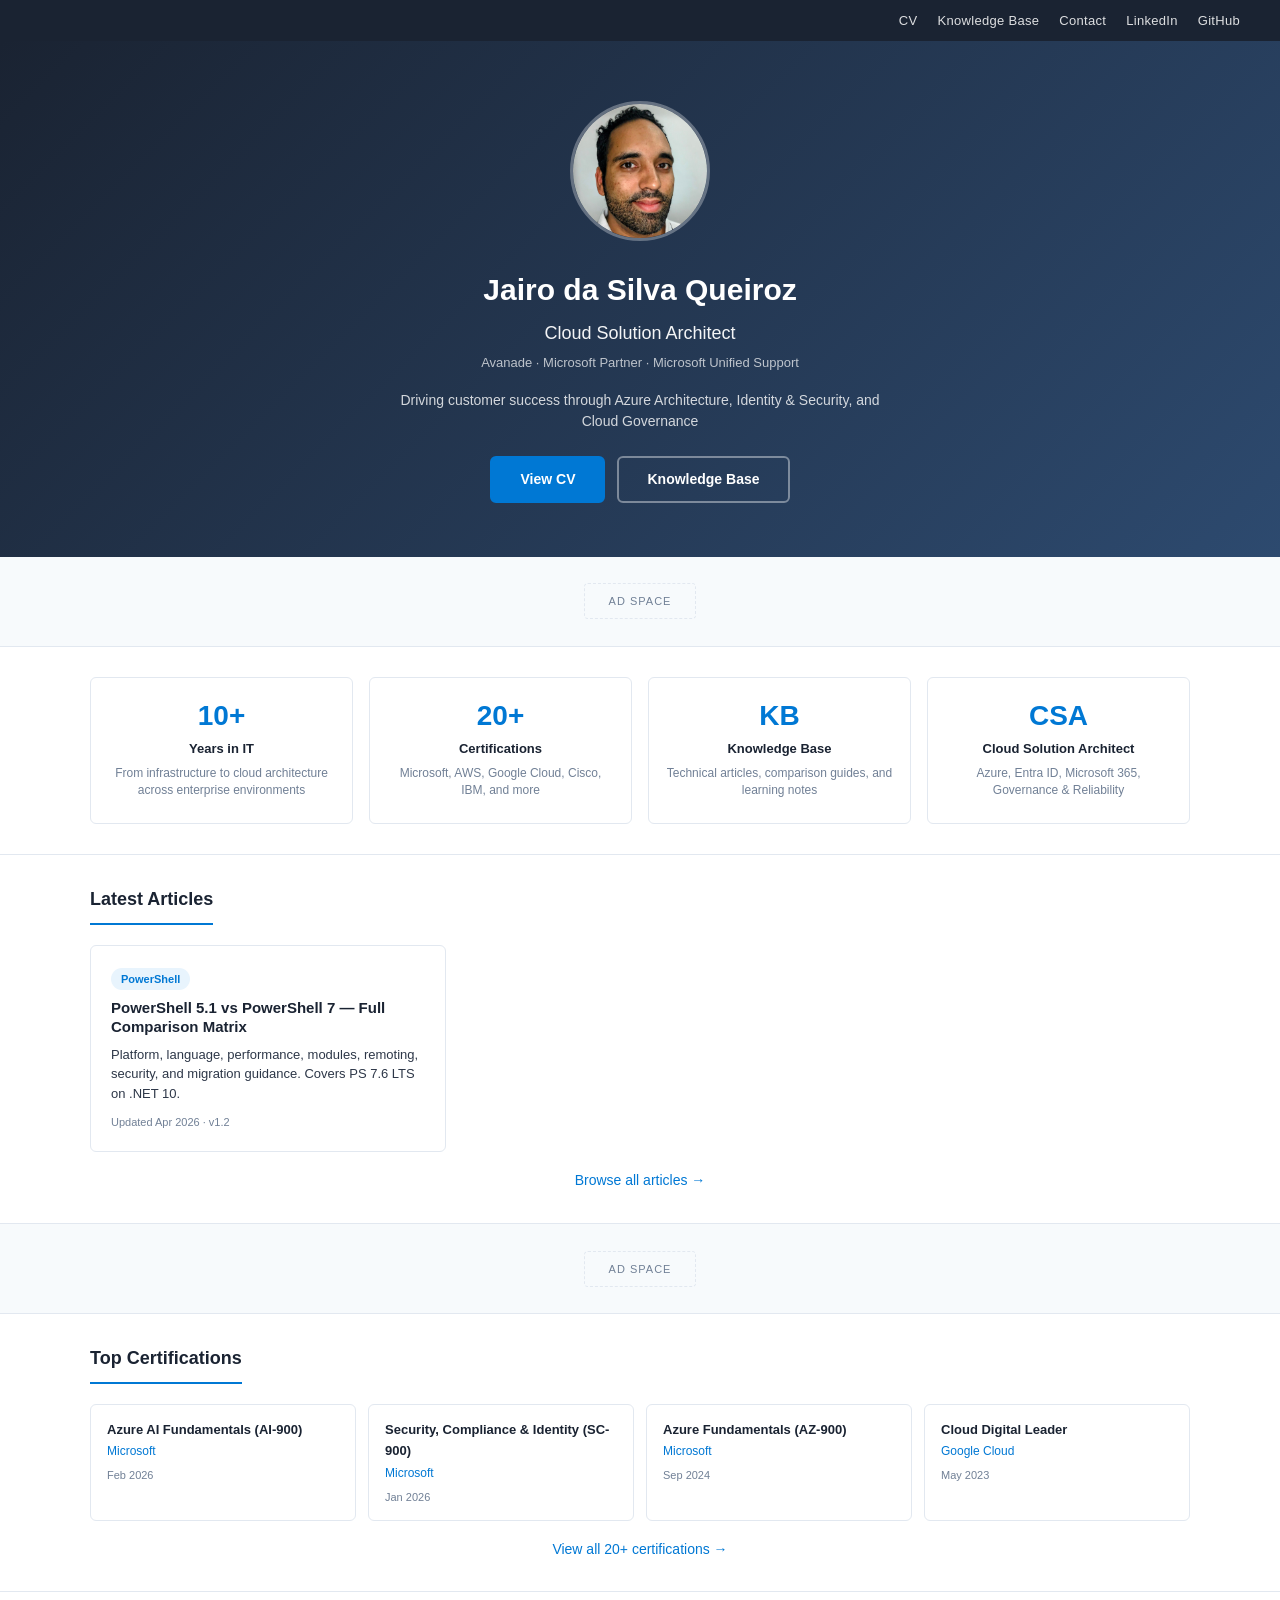
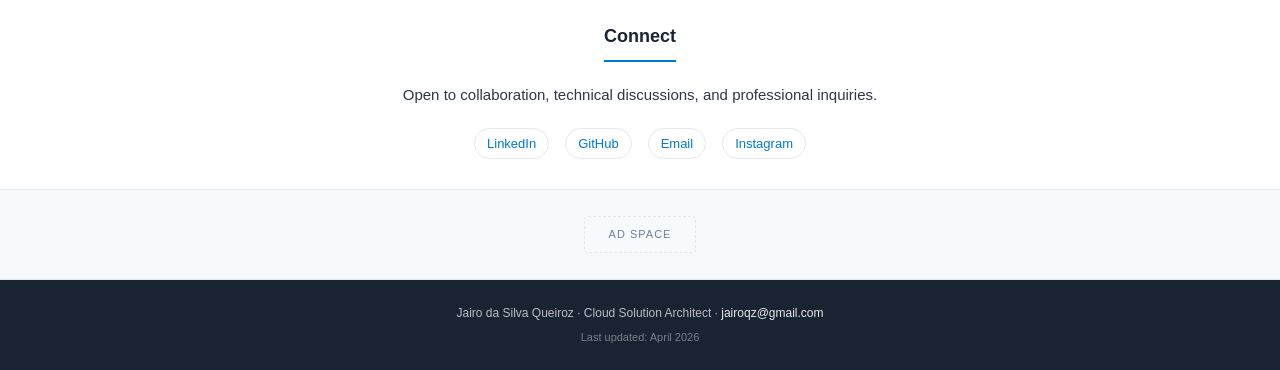
==== commit 637d8c8a: "Make landing page full-width and responsive for all devices - Remove max-width constraint on landing" ====
--- a/index.html
+++ b/index.html
@@ -105,6 +105,7 @@
 
     <!-- ========== HIGHLIGHTS ========== -->
     <section class="section" aria-label="Professional highlights">
+        <div class="section-inner">
         <div class="highlight-grid">
 
             <a href="cv.html#experience" class="highlight-card">
@@ -132,10 +133,12 @@
             </a>
 
         </div>
+        </div>
     </section>
 
     <!-- ========== FEATURED KB ARTICLES ========== -->
     <section class="section">
+        <div class="section-inner">
         <h2 class="section-title">Latest Articles</h2>
 
         <div class="kb-featured-grid">
@@ -153,6 +156,7 @@
         <p style="text-align: center; margin-top: 16px;">
             <a href="kb/" style="font-size: 14px; font-weight: 500;">Browse all articles &rarr;</a>
         </p>
+        </div>
     </section>
 
     <!-- ========== AD SLOT: Mid-content ========== -->
@@ -163,6 +167,7 @@
 
     <!-- ========== TOP CERTIFICATIONS ========== -->
     <section class="section">
+        <div class="section-inner">
         <h2 class="section-title">Top Certifications</h2>
 
         <div class="cert-grid">
@@ -191,10 +196,12 @@
         <p style="text-align: center; margin-top: 16px;">
             <a href="cv.html#certifications" style="font-size: 14px; font-weight: 500;">View all 20+ certifications &rarr;</a>
         </p>
+        </div>
     </section>
 
     <!-- ========== CONNECT ========== -->
     <section class="section" style="text-align: center;">
+        <div class="section-inner">
         <h2 class="section-title">Connect</h2>
         <p class="about-text" style="margin-bottom: 20px;">Open to collaboration, technical discussions, and professional inquiries.</p>
         <div class="header-links" style="justify-content: center;">
@@ -203,6 +210,7 @@
             <a href="mailto:jairoqz@gmail.com">Email</a>
             <a href="https://www.instagram.com/jairosqueiroz/" target="_blank" rel="noopener">Instagram</a>
         </div>
+        </div>
     </section>
 
     <!-- ========== AD SLOT: Footer ========== -->
--- a/style.css
+++ b/style.css
@@ -56,10 +56,22 @@
 
 /* --- Layout Container --- */
 .container {
-  max-width: var(--max-width);
+  width: 100%;
+  max-width: 100%;
   margin: 0 auto;
   background: var(--bg);
+}
+
+/* CV page keeps the narrow centered layout */
+.container--narrow {
+  max-width: var(--max-width);
   box-shadow: 0 0 40px rgba(0, 0, 0, 0.06);
+}
+
+/* Content sections on landing page get readable max-width */
+.section-inner {
+  max-width: 1100px;
+  margin: 0 auto;
 }
 
 /* --- Navigation Bar --- */
@@ -70,6 +82,13 @@
   justify-content: flex-end;
   gap: 20px;
   flex-wrap: wrap;
+  max-width: 1100px;
+  margin: 0 auto;
+}
+
+/* Full-width nav background wrapper — applied via the container */
+.container .nav {
+  max-width: none;
 }
 
 .nav a {
@@ -445,12 +464,12 @@
   background: linear-gradient(135deg, var(--primary) 0%, #2d4a6f 100%);
   color: #fff;
   text-align: center;
-  padding: 50px 40px 44px;
+  padding: 60px 40px 54px;
 }
 
 .hero-photo {
-  width: 120px;
-  height: 120px;
+  width: 140px;
+  height: 140px;
   border-radius: 50%;
   object-fit: cover;
   border: 3px solid rgba(255, 255, 255, 0.3);
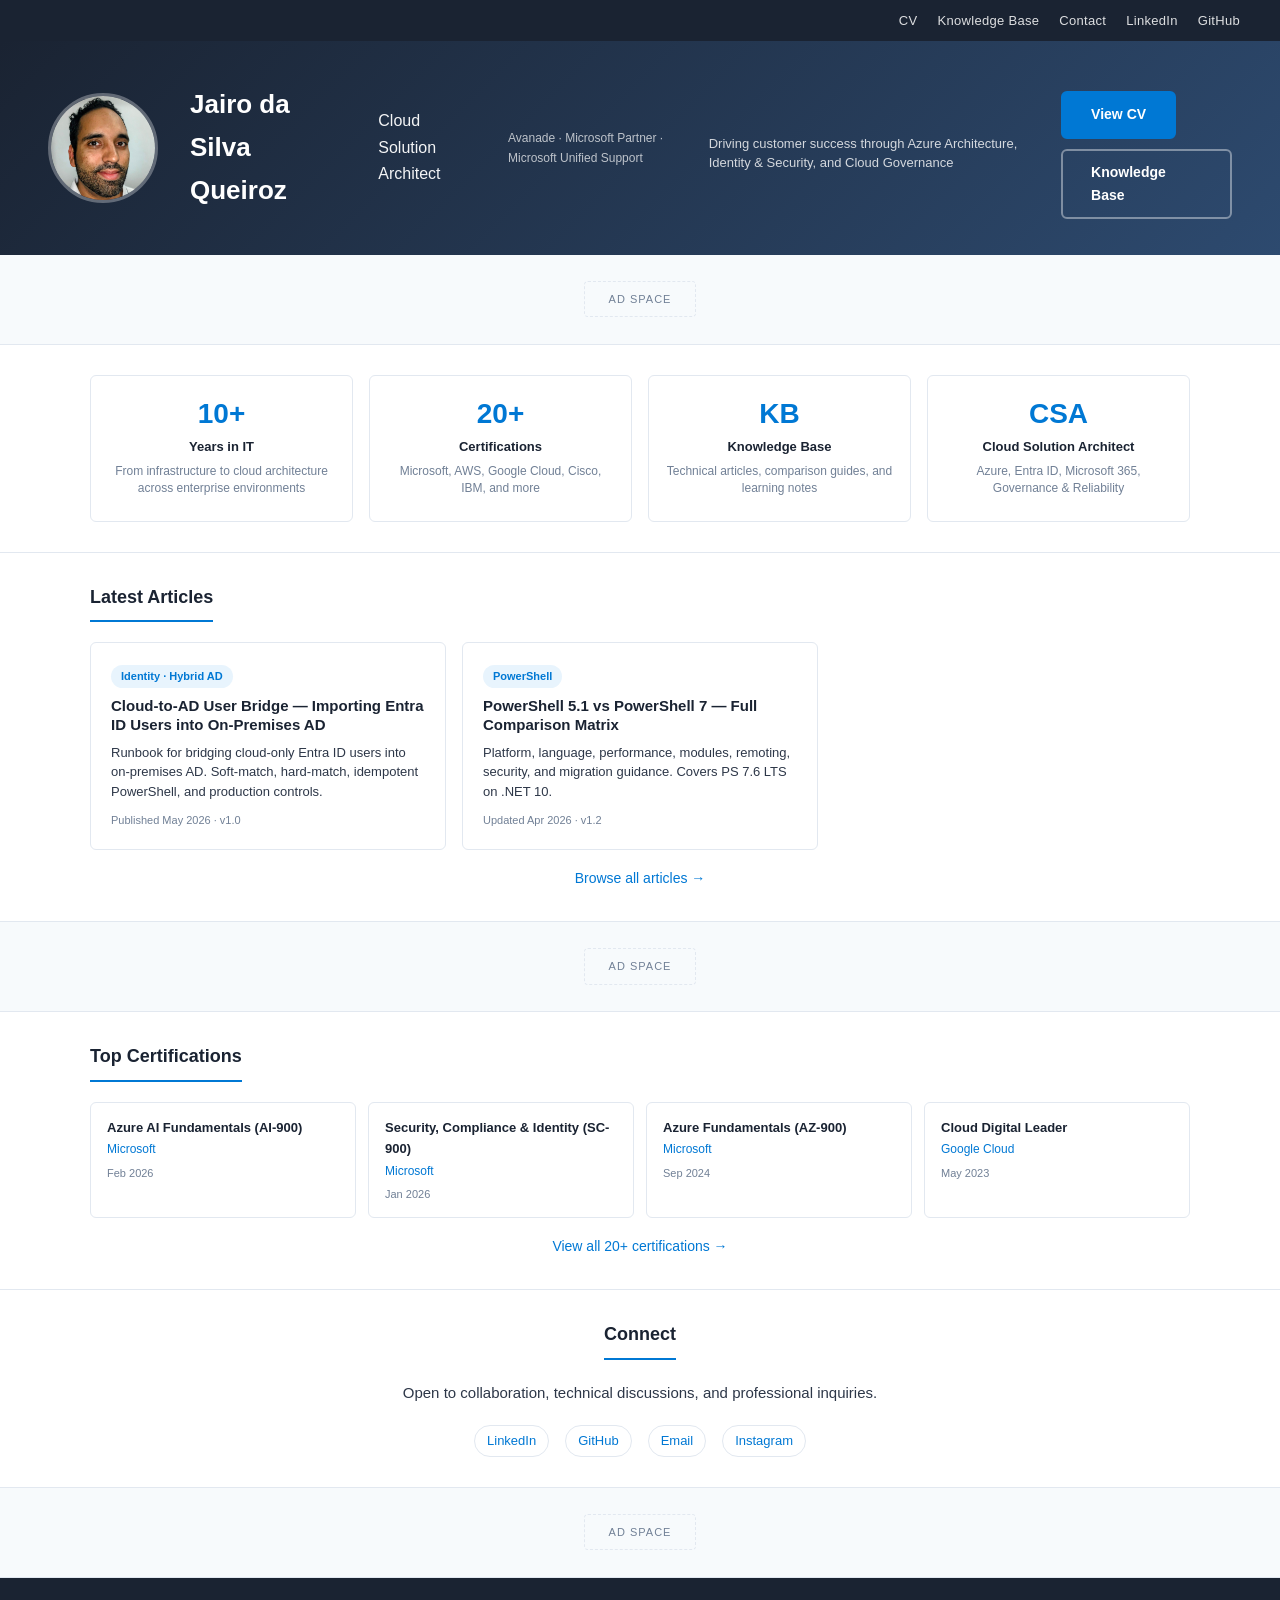
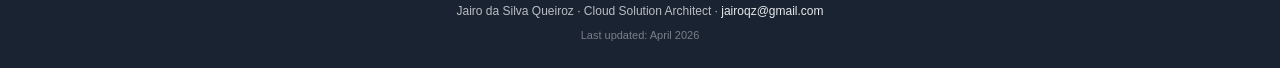
==== commit 00f3e48b: "kb: add Cloud-to-AD User Bridge article (hybrid identity, Entra Connect, soft/hard match runbook)" ====
--- a/index.html
+++ b/index.html
@@ -144,6 +144,13 @@
         <div class="kb-featured-grid">
 
             <!-- KB FEATURED: Add new featured articles here -->
+            <a href="kb/cloud-to-ad-user-bridge.html" class="kb-featured-card">
+                <div class="kb-featured-tag">Identity &middot; Hybrid AD</div>
+                <div class="kb-featured-title">Cloud-to-AD User Bridge — Importing Entra ID Users into On-Premises AD</div>
+                <div class="kb-featured-desc">Runbook for bridging cloud-only Entra ID users into on-premises AD. Soft-match, hard-match, idempotent PowerShell, and production controls.</div>
+                <div class="kb-featured-meta">Published May 2026 &middot; v1.0</div>
+            </a>
+
             <a href="kb/powershell-5-vs-7-comparison.html" class="kb-featured-card">
                 <div class="kb-featured-tag">PowerShell</div>
                 <div class="kb-featured-title">PowerShell 5.1 vs PowerShell 7 — Full Comparison Matrix</div>
--- a/style.css
+++ b/style.css
@@ -463,51 +463,54 @@
 .hero {
   background: linear-gradient(135deg, var(--primary) 0%, #2d4a6f 100%);
   color: #fff;
-  text-align: center;
-  padding: 60px 40px 54px;
+  text-align: left;
+  padding: 36px 48px;
+  display: flex;
+  align-items: center;
+  gap: 32px;
 }
 
 .hero-photo {
-  width: 140px;
-  height: 140px;
+  width: 110px;
+  height: 110px;
   border-radius: 50%;
   object-fit: cover;
   border: 3px solid rgba(255, 255, 255, 0.3);
-  margin-bottom: 16px;
+  flex-shrink: 0;
 }
 
 .hero-name {
-  font-size: 30px;
-  font-weight: 700;
-  margin-bottom: 4px;
+  font-size: 26px;
+  font-weight: 700;
+  margin-bottom: 2px;
 }
 
 .hero-title {
-  font-size: 18px;
+  font-size: 16px;
   font-weight: 500;
   color: rgba(255, 255, 255, 0.95);
   margin: 0;
 }
 
 .hero-sub {
-  font-size: 13px;
+  font-size: 12px;
   color: rgba(255, 255, 255, 0.7);
-  margin: 4px 0 0;
+  margin: 2px 0 0;
 }
 
 .hero-tagline {
-  font-size: 14px;
+  font-size: 13px;
   color: rgba(255, 255, 255, 0.8);
-  margin: 16px auto 0;
+  margin: 10px 0 0;
   max-width: 500px;
   line-height: 1.5;
 }
 
 .hero-cta {
-  margin-top: 24px;
+  margin-top: 14px;
   display: flex;
-  gap: 12px;
-  justify-content: center;
+  gap: 10px;
+  justify-content: flex-start;
   flex-wrap: wrap;
 }
 
@@ -698,11 +701,17 @@
   }
 
   .hero {
-    padding: 36px 20px 32px;
+    flex-direction: column;
+    text-align: center;
+    padding: 30px 20px;
+  }
+
+  .hero-cta {
+    justify-content: center;
   }
 
   .hero-name {
-    font-size: 24px;
+    font-size: 22px;
   }
 
   .highlight-grid {
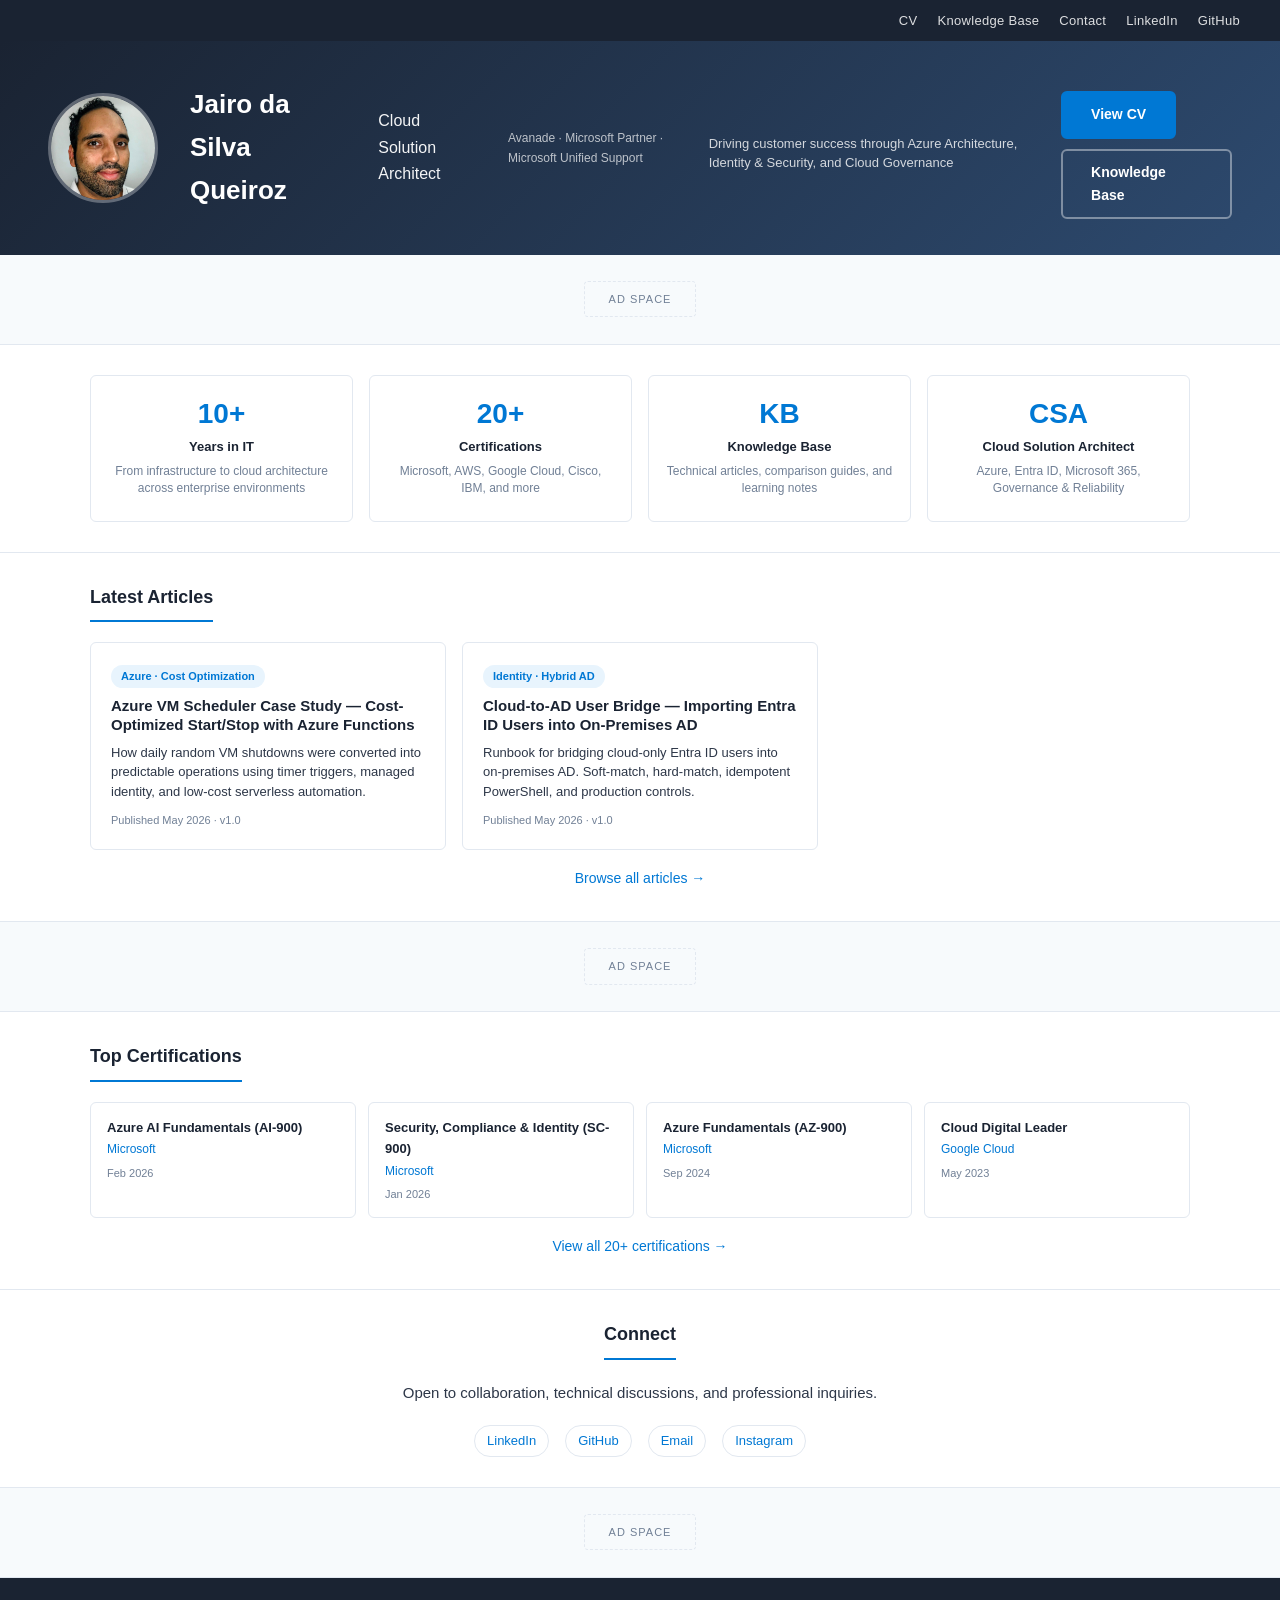
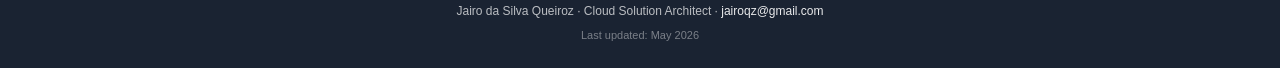
==== commit 705c8c21: "Publish Azure VM scheduler KB one-page article" ====
--- a/index.html
+++ b/index.html
@@ -144,18 +144,18 @@
         <div class="kb-featured-grid">
 
             <!-- KB FEATURED: Add new featured articles here -->
+            <a href="kb/azure-vm-scheduler-case-study.html" class="kb-featured-card">
+                <div class="kb-featured-tag">Azure &middot; Cost Optimization</div>
+                <div class="kb-featured-title">Azure VM Scheduler Case Study — Cost-Optimized Start/Stop with Azure Functions</div>
+                <div class="kb-featured-desc">How daily random VM shutdowns were converted into predictable operations using timer triggers, managed identity, and low-cost serverless automation.</div>
+                <div class="kb-featured-meta">Published May 2026 &middot; v1.0</div>
+            </a>
+
             <a href="kb/cloud-to-ad-user-bridge.html" class="kb-featured-card">
                 <div class="kb-featured-tag">Identity &middot; Hybrid AD</div>
                 <div class="kb-featured-title">Cloud-to-AD User Bridge — Importing Entra ID Users into On-Premises AD</div>
                 <div class="kb-featured-desc">Runbook for bridging cloud-only Entra ID users into on-premises AD. Soft-match, hard-match, idempotent PowerShell, and production controls.</div>
                 <div class="kb-featured-meta">Published May 2026 &middot; v1.0</div>
-            </a>
-
-            <a href="kb/powershell-5-vs-7-comparison.html" class="kb-featured-card">
-                <div class="kb-featured-tag">PowerShell</div>
-                <div class="kb-featured-title">PowerShell 5.1 vs PowerShell 7 — Full Comparison Matrix</div>
-                <div class="kb-featured-desc">Platform, language, performance, modules, remoting, security, and migration guidance. Covers PS 7.6 LTS on .NET 10.</div>
-                <div class="kb-featured-meta">Updated Apr 2026 &middot; v1.2</div>
             </a>
 
         </div>
@@ -229,7 +229,7 @@
     <!-- ========== FOOTER ========== -->
     <footer class="footer">
         <div>Jairo da Silva Queiroz &middot; Cloud Solution Architect &middot; <a href="mailto:jairoqz@gmail.com">jairoqz@gmail.com</a></div>
-        <div class="updated">Last updated: April 2026</div>
+        <div class="updated">Last updated: May 2026</div>
     </footer>
 
 </div>
